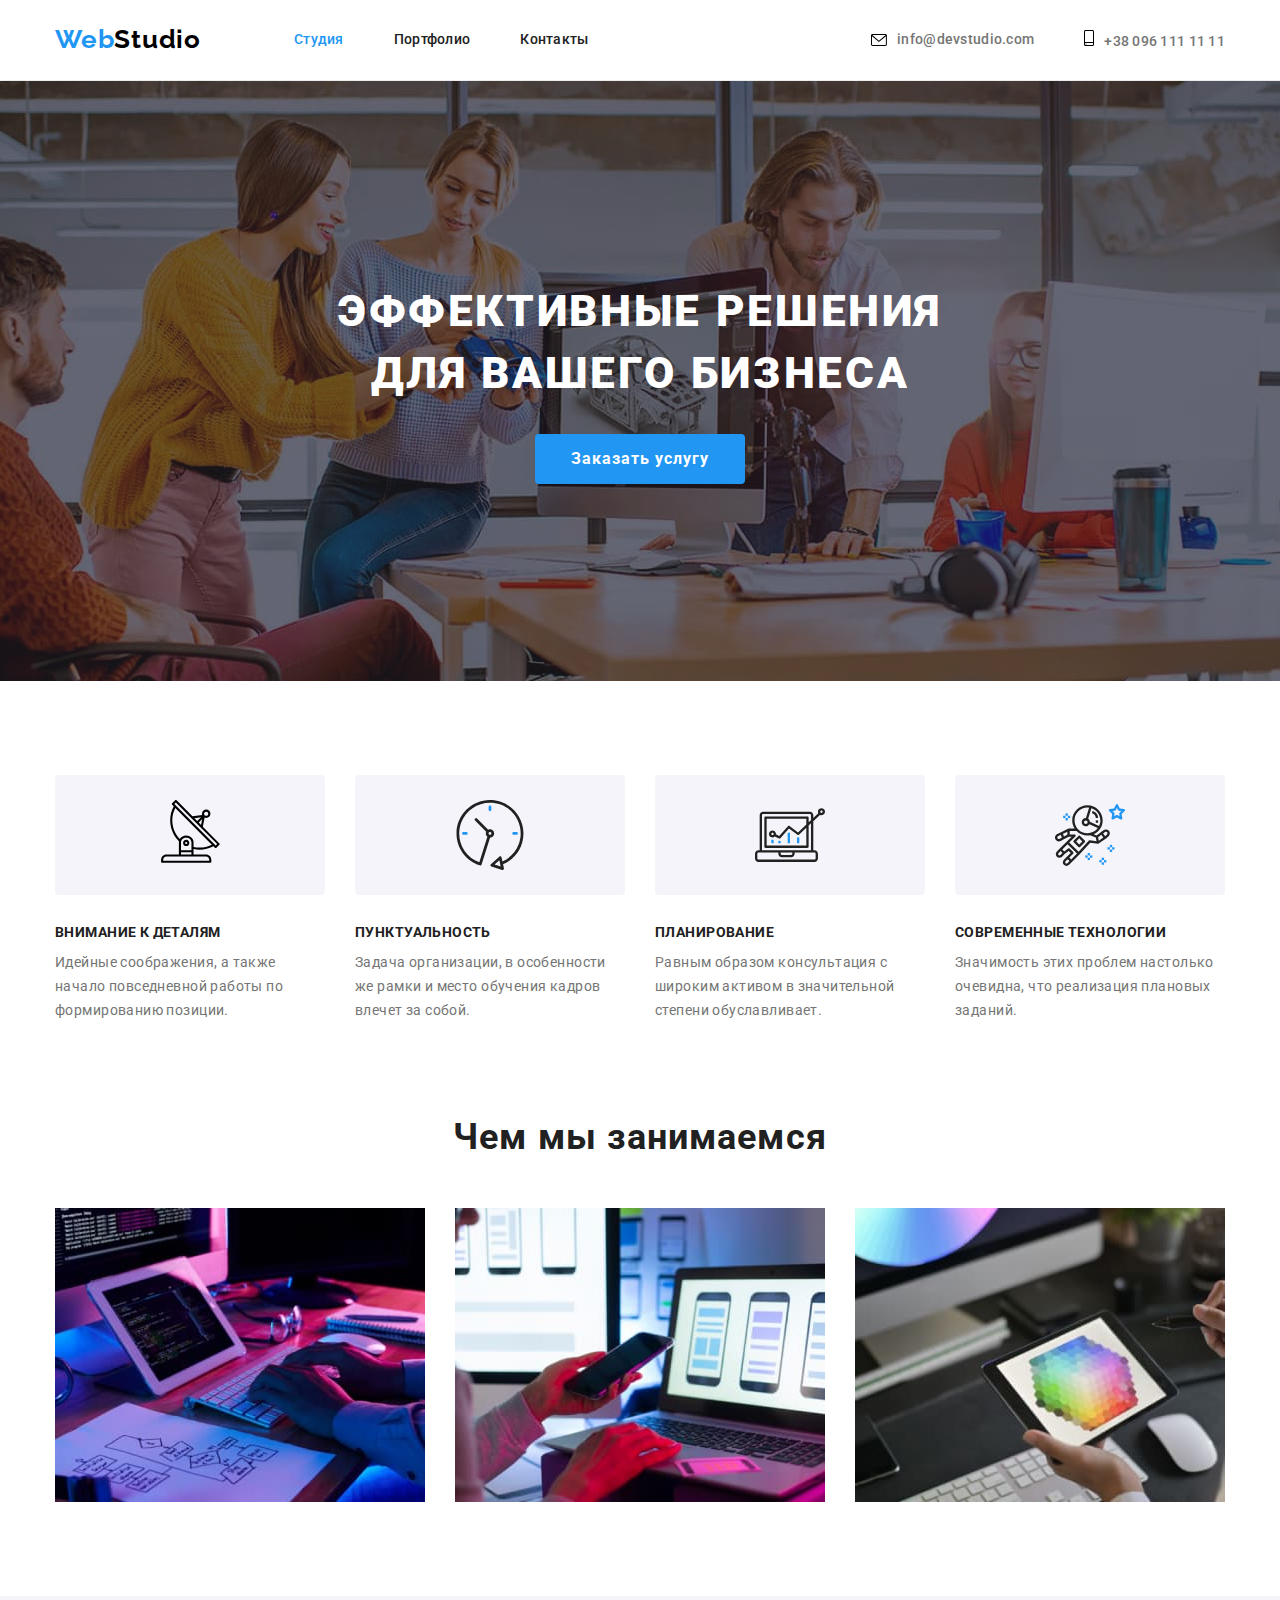
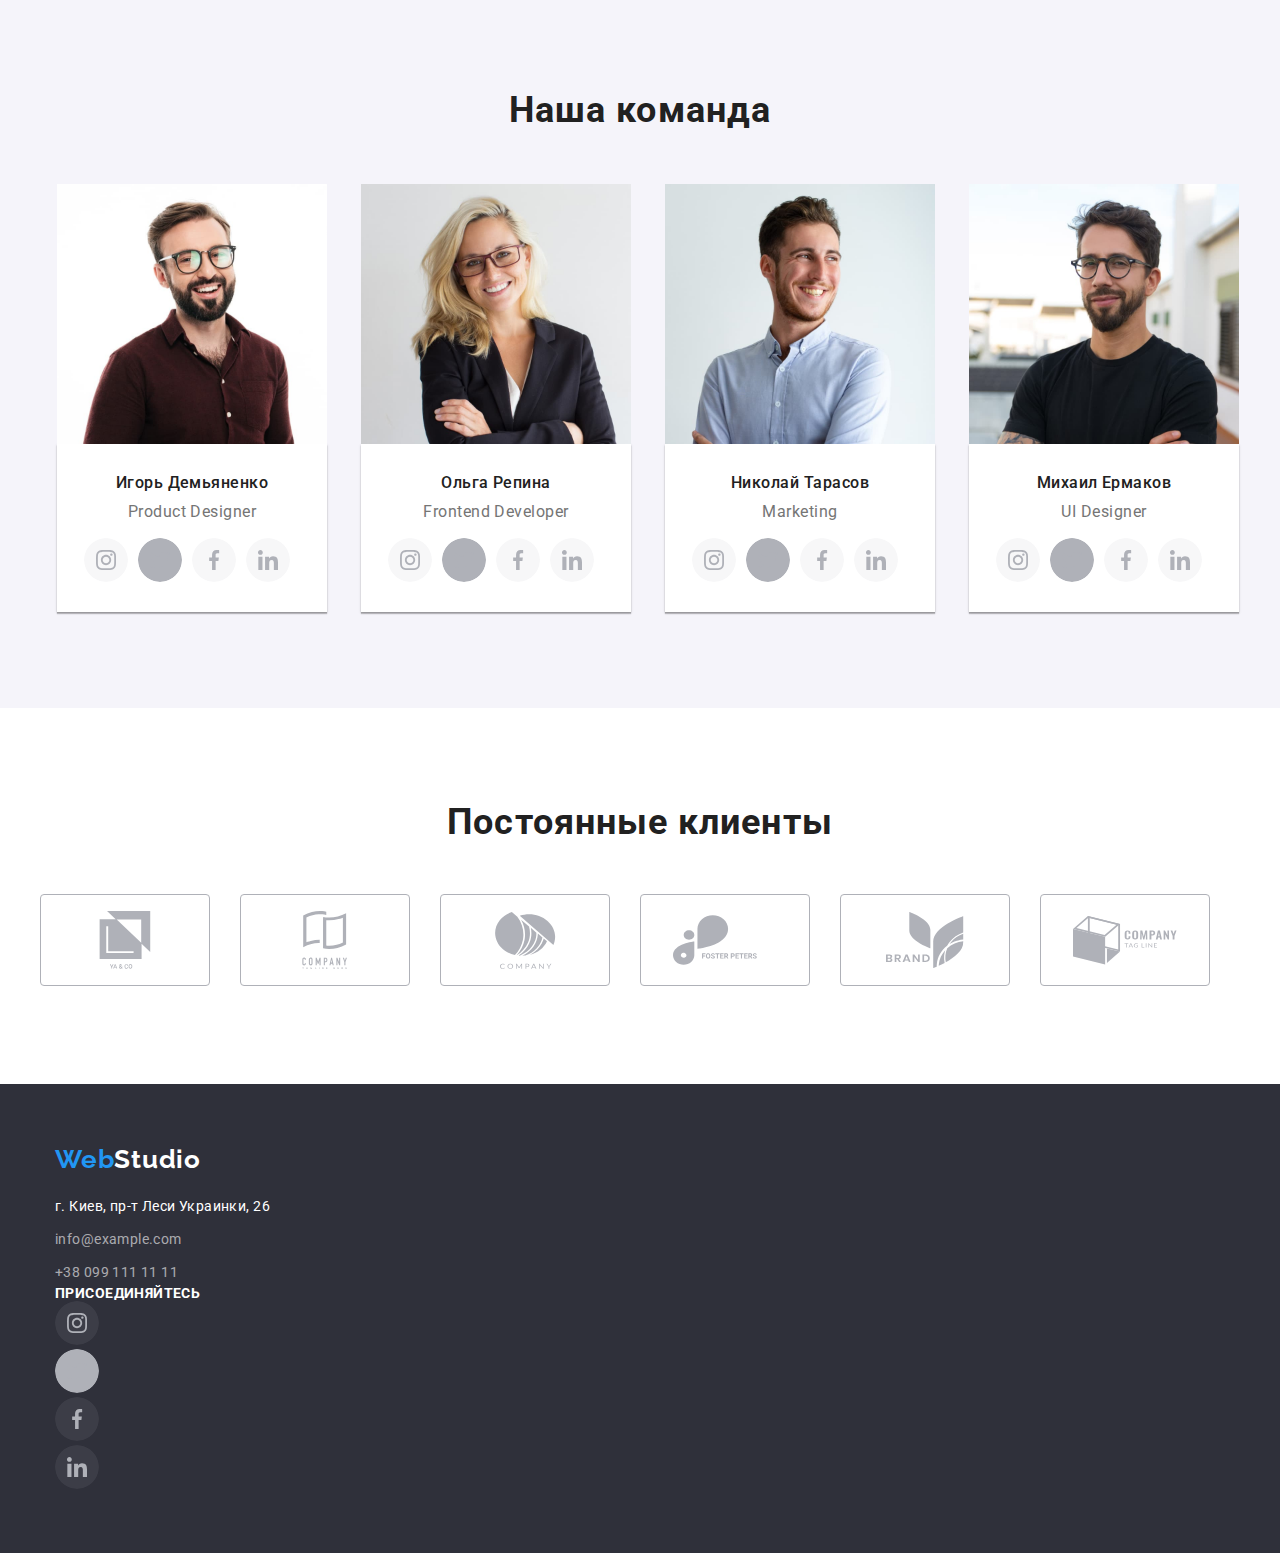
==== index.html @ 21b2ac6f "Вносить зміни у розмітку та стилізацію" ====
<!DOCTYPE html>
<html lang="ru">
<head>
    <meta charset="UTF-8">
    <meta http-equiv="X-UA-Compatible" content="IE=edge">
    <meta name="viewport" content="width=device-width, initial-scale=1.0">
    <title>Document</title>
    <link href="https://fonts.googleapis.com/css2?family=Raleway:wght@700&family=Roboto:wght@400;500;700;900&display=swap"
        rel="stylesheet"/>
        <link rel="stylesheet" href="https://cdnjs.cloudflare.com/ajax/libs/modern-normalize/1.1.0/modern-normalize.min.css"
            integrity="sha512-wpPYUAdjBVSE4KJnH1VR1HeZfpl1ub8YT/NKx4PuQ5NmX2tKuGu6U/JRp5y+Y8XG2tV+wKQpNHVUX03MfMFn9Q=="
            crossorigin="anonymous" referrerpolicy="no-referrer" />
    <link rel="stylesheet" href="./css/styles.css"/>
</head>
<body>
    <!--Шапка-->
    <header>
        <div class="container header-nav">
            <nav>
                <a href="./index.html" class="logo">
                    <span class="img-logo">Web</span>Studio
                </a>
            
                <ul class="site-nav">
                    <li><a href="./index.html" class="link current">Студия</a></li>
                    <li><a href="./portfolio.html" class="link">Портфолио</a></li>
                    <li><a href="" class="link">Контакты</a></li>
                </ul>
            </nav>

            <ul class="auth-nav">
                <li>  
                    <a href="mailto:info@devstudio.com" class="link-mail"> 
                        <svg class="icon-mail">
                        <use href="./images/icons.svg#icon-mail"></use>
                    </svg> info@devstudio.com</a>
                </li>
                <li>
                    <a href="tel:+380961111111" class="link-tel">
                        <svg class="icon-tel">
                        <use href="./images/icons.svg#icon-phone"></use>
                    </svg>+38 096 111 11 11</a>
                </li>
            </ul>
        </div> 
    </header>

      <!-- Основной контент -->
     <main>
        <section class="hero-title">
                <h1>Эффективные решения <br> для вашего бизнеса</h1>
                <button type="button" class="button-hero">Заказать услугу</button>
        </section>
        
     <!--Наши особенности-->
     <section class="section">

        <div class="container feature">
            <h2 class="visually-hidden">Наши особенности</h2>
            <ul class="feature-list">
                <li> 
                <div class="feature-box">
                    <svg class="icon-feature">
                        <use href="./images/symbol-defs.svg#icon-antenna"></use>
                    </svg>
                </div>
                    <h3 class="title">Внимание к деталям</h3>
                    <p class="text">Идейные соображения, а также начало повседневной работы по формированию позиции.</p>
                </li>
                <li> 
                <div class="feature-box">
                    <svg class="icon-feature">
                        <use href="./images/symbol-defs.svg#icon-clock"></use>
                    </svg>
                </div>
                    <h3 class="title">Пунктуальность</h3>
                    <p class="text">Задача организации, в особенности же рамки и место обучения кадров влечет за собой.</p>
                </li>
                <li>
                    <div class="feature-box">
                        <svg class="icon-feature">
                            <use href="./images/symbol-defs.svg#icon-diagram"></use>
                        </svg>
                    </div> 
                    <h3 class="title">Планирование</h3>
                    <p class="text">Равным образом консультация с широким активом в значительной степени обуславливает.</p>
                </li>
                <li> 
                    <div class="feature-box">
                        <svg class="icon-feature">
                            <use href="./images/symbol-defs.svg#icon-astronaut"></use>
                        </svg>
                    </div>
                    <h3 class="title">Современные технологии</h3>
                    <p class="text">Значимость этих проблем настолько очевидна, что реализация плановых заданий.</p>
                </li>
            </ul>
        </div>
     </section>
    
     <!--Чем мы занимаемся-->
        <section class="section-work">

            <div class="container">
                <h2 class="section-title">Чем мы занимаемся</h2>

                <ul class="title-example">
                    <li class="exampl-foto"><img src="./images/box1.jpg" alt="example" width="370" height="294"></li>
                    <li class="exampl-foto"><img src="./images/box2.jpg" alt="example" width="370" height="294"></li>
                    <li class="exampl-foto"><img src="./images/box3.jpg" alt="example" width="370" height="294"></li>
                </ul>
            </div>
            
        </section>
     
     <!--Команда-->
        <section class="team-section">

            <div class="container">
                <h2 class="section-title">Наша команда</h2>
                <ul class="team-list">
                    <li class="title-team"><img class="team-foto" src="./images/img1.jpg" alt="член команди" width="270" height="260">
                       <div class="card-bg">
                        <div class="box-team">
                            <h3 class="title">Игорь Демьяненко</h3>
                            <p class="team-text">Product Designer</p>

                            <ul class="team-link">
                                <li> <a href="#"><svg class="social-link">
                                    <use href="./images/icons.svg#icon-insta-footer"></use>
                                </svg></a> </li>
                                <li> <a href="#"> <svg class="social-link"> <use href="./images/icons.svg#icon-twitter"></use> </svg> </a> </li>
                                <li> <a href="#"> <svg class="social-link"> <use href="./images/icons.svg#icon-facebook-footer"></use> </svg> </a> </li>
                                <li> <a href="#"> <svg class="social-link"> <use href="./images/icons.svg#icon-linkedin-footer"></use> </svg> </a> </li>
                            </ul>
                        </div>
                       </div>
                    </li>
                    <li class="title-team"><img class="team-foto" src="./images/img2.jpg" alt="член команди" width="270" height="260">
                        <div class="card-bg">
                            <div class="box-team">
                                <h3 class="title">Ольга Репина</h3>
                                <p class="team-text">Frontend Developer</p>
                                
                        <ul class="team-link">
                            <li> <a href="#"><svg class="social-link">
                                                <use href="./images/icons.svg#icon-insta-footer"></use>
                                            </svg> </a> 
                            </li>
                            <li> <a href="#"> <svg class="social-link">
                                                <use href="./images/icons.svg#icon-twitter"></use>
                                            </svg> </a> 
                            </li>
                            <li> <a href="#"> <svg class="social-link">
                                                <use href="./images/icons.svg#icon-facebook-footer"></use>
                                            </svg> </a> 
                            </li>
                            <li> <a href="#"> <svg class="social-link">
                                                <use href="./images/icons.svg#icon-linkedin-footer"></use>
                                            </svg> </a> 
                            </li>

                        </ul>
                            </div>
                        </div>
                    </li>
                    <li class="title-team"><img class="team-foto" src="./images/img3.jpg" alt="член команди" width="270" height="260">
                        <div class="card-bg">
                            <div class="box-team">
                                <h3 class="title">Николай Тарасов</h3>
                                <p class="team-text">Marketing</p>
                                <ul class="team-link">
                                    <li> <a href="#"> <svg class="social-link">
                                                <use href="./images/icons.svg#icon-insta-footer"></use>
                                            </svg> </a> </li>
                                    <li> <a href="#"> <svg class="social-link">
                                                <use href="./images/icons.svg#icon-twitter"></use>
                                            </svg> </a> </li>
                                    <li> <a href="#"> <svg class="social-link">
                                                <use href="./images/icons.svg#icon-facebook-footer"></use>
                                            </svg> </a> </li>
                                    <li> <a href="#"> <svg class="social-link">
                                                <use href="./images/icons.svg#icon-linkedin-footer"></use>
                                            </svg> </a> </li>
                                </ul>
                            </div>
                        </div>
                    </li>
                    <li class="title-team"><img class="team-foto" src="./images/img4.jpg" alt="член команди" width="270" height="260">
                        <div class="card-bg">
                            <div class="box-team">
                                <h3 class="title">Михаил Ермаков</h3>
                                <p class="team-text">UI Designer</p>
                                
                                <ul class="team-link">
                                    <li> <a href="#"> <svg class="social-link">
                                                <use href="./images/icons.svg#icon-insta-footer"></use>
                                            </svg> </a> </li>
                                    <li> <a href="#"> <svg class="social-link">
                                                <use href="./images/icons.svg#icon-twitter"></use>
                                            </svg> </a> </li>
                                    <li> <a href="#"> <svg class="social-link">
                                                <use href="./images/icons.svg#icon-facebook-footer"></use>
                                            </svg> </a> </li>
                                    <li> <a href="#"> <svg class="social-link">
                                                <use href="./images/icons.svg#icon-linkedin-footer"></use>
                                            </svg> </a> </li>
                                </ul>
                            </div>
                        </div>
                    </li>
                </ul>
            </div>
        </section>
    
        <!-- Постоянные клиенты -->
        <section class="section-client">
            <h2 class="section-title">Постоянные клиенты</h2>
            <ul class="company">
                <li class="card"> <a href="#">
                    <svg class="client-icon">
                        <use href="./images/icons.svg#icon-group"></use>
                    </svg>
                </a></li>
                <li class="card"> <a href="#">
                    <svg class="client-icon">
                        <use href="./images/icons.svg#icon-group-1"></use>
                    </svg>
                </a></li>
                <li class="card"> <a href="#">
                    <svg class="client-icon">
                        <use href="./images/icons.svg#icon-group-2"></use>
                    </svg>
                </a></li>
                <li class="card"> <a href="#">
                    <svg class="client-icon">
                        <use href="./images/icons.svg#icon-group-3"></use>
                    </svg>
                </a></li>
                <li class="card"> <a href="#">
                    <svg class="client-icon">
                        <use href="./images/icons.svg#icon-group-4"></use>
                    </svg>
                </a></li>
                <li class="card"> <a href="#">
                    <svg class="client-icon">
                        <use href="./images/icons.svg#icon-group-5"></use>
                    </svg>
                </a></li>
            </ul>
        </section>
     </main>

    <!--Подвал-->
    <footer>
        <div class="container">
            <a href="/" class="logo-footer">
                <span class="img-logo-footer">Web</span>Studio
            </a>
            <address class="address">
                <p class="text-address">г. Киев, пр-т Леси Украинки, 26</p>
                <a href="mailto:info@example.com" class="link">info@example.com</a> <br>
                <a href="tel:+380991111111" class="link-tel">+38 099 111 11 11</a>
            </address>

            <h3 class="title-icon">Присоединяйтесь</h3>
            <ul class="list-icon">
                <li>
                    <svg class="social-link">
                        <use href="./images/icons.svg#icon-insta-footer"></use>
                    </svg>
                </li>
                <li>
                    <svg class="social-link">
                        <use href="./images/icons.svg#icon-twitter"></use>
                    </svg>
                </li>
                <li>
                    <svg class="social-link">
                        <use href="./images/icons.svg#icon-facebook-footer"></use>
                    </svg>
                </li>
                <li>
                    <svg class="social-link">
                        <use href="./images/icons.svg#icon-linkedin-footer"></use>
                    </svg>
                </li>
            </ul>
    </div>

            
                
          
        
    </footer>

</body>
</html>
---- css/styles.css ----
/* цвет основного текста rgba(117, 117, 117, 1) */

  /* вторичный цвет текста rgba(33, 33, 33, 1) */

  /* белый цвет #FFFFFF */

  /* синий цвет #2196F3 */

  /* акцент синий цвет #2196F3 */

  /* цвет фона основной #FFFFFF*/

  /* цвет фона вторичный #F5F4FA */

  /* .visually-hidden {
     position: absolute;
     width: 1px;
     height: 1px;
     margin: -1px;
     border: 0;
     padding: 0;

     white-space: nowrap;
     clip-path: inset(100%);
     clip: rect(0 0 0 0);
     overflow: hidden;
 }
     */

  
 html{
    box-sizing: border-box;
 }

 body {
     color: var(--primary-text-color);
     background-color: rgba(255, 255, 255, 1);

     font-family: Roboto, sans-serif;
     margin: 0;
 }

 *,
 *::before,
 *::after{
    box-sizing: inherit;
 }


 :root{
    --primary-text-color: rgba(117, 117, 117, 1);
    --secondary-text-color: rgba(33, 33, 33, 1);
    --accent-color: #2196F3;
 }
 

 .container {
     width: 1200px;
     margin-left: auto;
     margin-right: auto;
     padding-right: 15px;
     padding-left: 15px;
     /* outline: 2px solid tomato; */
 }

 ul {
     list-style: none;
 }

 img{
    display: block;
 }

 h1,
 h2,
 h3,
 h4,
 p,
 li,
 ul {
     padding: 0;
     margin: 0
 }
    

/* Шапка */

header{
    border-bottom-width: 1px;
    border-bottom-style: solid;
    border-bottom-color: rgba(236, 236, 236, 1);
}
 .logo{
     color: #000000;
     font-family: Raleway;
        font-weight: 700;
        font-size: 26px;
        line-height: 1.2;
        letter-spacing: 0.03em;

        text-decoration: none;
 }

 .img-logo{
     color: var(--accent-color);
 }


/* Навигация */

nav{
    display: flex;
    align-items: center;
}

  .header-nav{
    display: flex;
  }

 
 /* site-nav */

 .site-nav{
    margin-left: 93px;
    display: flex;
    align-items: center;
    }

    .site-nav li {
        margin-right: 50px;
        /* outline: 1px solid tomato; */
    }

    .site-nav li:last-child{
        margin-right: 0%;
    }
        

    .site-nav .link{
     color: var(--secondary-text-color);
     font-family: 'Roboto';
        font-weight: 500;
        font-size: 14px;
        line-height: 1.14;
        letter-spacing: 0.02em;
        padding-top: 32px;
        padding-bottom: 32px;
        display: block;

        text-decoration: none;
 }

    .site-nav .link.current{
     color: var(--accent-color);
     font-family: 'Roboto';
        font-weight: 500;
        font-size: 14px;
        line-height: 1.14;
        letter-spacing: 0.02em;
        padding-top: 32px;
        padding-bottom: 32px;
        display: block;

        text-decoration: none;
 }


 /* auth-nav */
 
.auth-nav{
    margin-left: auto;
    display: flex;
    align-items: center;
}
.auth-nav li{
    margin-right: 50px;
}

.auth-nav li:last-child {
    margin-right: 0%;
}

.auth-nav .link-mail{
    color: var(--primary-text-color);
    text-decoration: none;
    font-family: 'Roboto';
        font-style: 400;
        font-weight: 500;
        font-size: 14px;
        line-height: 1.14;
        letter-spacing: 0.02em;
        display: flex;
        align-items: center;
}
.link-mail:hover,
.link-mail:focus{
    color: var(--accent-color);
}

.auth-nav .link-tel{
    color: var(--primary-text-color);
    text-decoration: none;
    font-family: 'Roboto';
        font-style: 400;
        font-weight: 500;
        font-size: 14px;
        line-height: 1.14;
        letter-spacing: 0.02em;
}
.link-tel:hover,
.link-tel:focus{
    color: var(--accent-color);
}



.icon-mail{
    margin-right: 10px;
    width: 16px;
    height: 12px;
    cursor: pointer;
}

.icon-tel{
    margin-right: 10px;
    width: 10px;
    height: 16px;
    cursor: pointer;
}

  .icon-tel:hover,
  .icon-tel:focus{
    fill: var(--accent-color);
}
  .icon-mail:hover,
  .icon-mail:focus{
      fill: var(--accent-color);
  }



    /* Герой */

    .hero-title h1{
        font-family: 'Roboto';
            font-style: normal;
            font-weight: 900;
            font-size: 44px;
            line-height: 1.4;
            text-align: center;
            letter-spacing: 0.06em;
            text-transform: uppercase;
            color: #FFFFFF;
            

            margin-bottom: 30px;
            margin-top: 0;
    }

     .hero-title{
        margin-left: auto;
        margin-right: auto;
        padding-top: 200px;
        padding-bottom: 200px;
        max-width: 1600px;
        height: 600px;

       
        background-color: rgba(47, 48, 58, 0.4);
        background-image: linear-gradient(
            rgba(47, 48, 58, 0.4),
            rgba(47, 48, 58, 0.4)
        ),
        url(../images/bgfon-hero.jpg);

        text-align: center;
        background-position: center;
        background-size: cover;
        
        background-repeat: no-repeat;
        border-color: var(--primary-text-color);
    }

 /* Наши особенности */
     
    .section {
     padding-top: 94px;
     padding-bottom: 94px;
 }
 
    .visually-hidden {
         position: absolute;
         width: 1px;
         height: 1px;
         margin: -1px;
         border: 0;
         padding: 0;
    
         white-space: nowrap;
         clip-path: inset(100%);
         clip: rect(0 0 0 0);
         overflow: hidden;
     }
        

 .feature-list{
    display: flex;
}

 .feature-list li{
    margin-right: 30px;

    width: 270px;
    
 }

 .feature-list li:last-child {
     margin-right: 0%;
 }

 .feature-list .title{
     color: var(--secondary-text-color);

        font-family: 'Roboto';
        font-weight: 700;
        font-size: 14px;
        line-height: 1.14;
        letter-spacing: 0.03em;
        text-transform: uppercase;
 }

  .feature-list .text{
        font-size: 14px;
        line-height: 1.71;
        letter-spacing: 0.03em;
 }

  .title{
    margin-bottom: 10px;
  }

  .icon-feature{
    margin: 25px 100px;
    text-align: center;
    width: 70px;
    height: 70px;
  }

  .feature-box{
    background-color: rgba(245, 244, 250, 1);
    border-radius: 4px;
    margin-bottom: 30px;
    width: 270px;
    height: 120px;
    text-align: center;
  }

 /* Чем мы занимаемся */
       .section-work{
        padding-bottom: 94px;
       }
       
 
       .section-title {
       color: var(--secondary-text-color);
       font-family: 'Roboto';
       font-weight: 700;
       font-size: 36px;
       line-height: 1.16;
       text-align: center;
       letter-spacing: 0.03em;
       margin-bottom: 50px;
   }

   .title-example{
    display: flex;
   }
  
  .title-example li{
    margin-right: 30px;
   }

   .title-example li:last-child {
       margin-right: 0%;
   }

 /* Команда */

 .card-bg{
    background-color:#FFFFFF;
    width: 270px;
    height: 168px;
    box-shadow: 0px 1px 3px 
     rgba(0, 0, 0, 0.12), 0px 1px 1px
     rgba(0, 0, 0, 0.14), 0px 2px 1px
     rgba(0, 0, 0, 0.2);
 }

 .social-link{
    border-radius: 50%;
    fill: #AFB1B8;
    width: 44px;
    height: 44px;
    margin-right: 10px;
 }

 .team-link{
    margin: 16px 32px 30px 32px;
    display: flex;
    justify-content: center;
 }

   
 .team-section{
    /* width: 1600px;
    height: 708px; */
    text-align: center;
    background-color: #F5F4FA;
    padding-bottom: 94px;
    padding-top: 94px;
    /* margin-left: auto;
    margin-right: auto; */
 }

 .section-title{
    margin-bottom: 50px;
 }

 .team-list{
    display: flex;
 }

 .title-team{
    margin-right: 30px;
    border: 2px solid transparent;
 }

 .title-team:last-child {
     margin-right: 0%;
 }

   .box-team{
    padding-top: 30px;
   }

 .team-list .title{
     color: var(--secondary-text-color);
        font-style: 400;
        font-weight: 500;
        font-size: 16px;
        line-height: 1.18;
        letter-spacing: 0.03em;
 }

 .team-list .team-text{
     font-family: 'Roboto';
     font-size: 16px;
     line-height: 1.18;
     letter-spacing: 0.03em;
 }


 .section-client{
            text-align: center;
            padding-bottom: 94px;
            padding-top: 94px;
        }

 /* Постоянные клиенты */

 .company {
     display: flex;
     align-items: center;
     justify-content: center;
 }

 .client-icon {
     fill: #AFB1B8;
     border: 1px solid #afb1b8;
     border-radius: 4px;
     width: 170px;
     height: 92px;
     margin-right: 30px;
     padding: 16px 32px;

     cursor: pointer;
 }

 .client-icon:hover,
 .client-icon:focus {
     fill: var(--accent-color);
 }

 /* Фильтр */
 .filter-portfolio{
    padding-top: 94px;
    padding-bottom: 94px;
 }

 .button-list{
 display: flex;
 justify-content: center;

 }

 .button-list li{
    margin-right: 8px;
 }

 /* Портфолио */

 .list-portfolio{
    display: flex;
    flex-wrap: wrap;
    margin-right: -30px;
    margin-bottom: -30px;
 }


 .border-foto{
    border: 1px solid rgba(238, 238, 238, 1);
 }
 
 .text-foto{
    padding: 20px 24px;
 }

 .item-portfolio{
    min-width: 370px;
    flex-basis: calc(100% / 3 - 30px);
    margin-right: 30px;
    margin-bottom: 30px;
 }

 .list-portfolio .title-portfolio{
     color: var(--secondary-text-color);
        font-family: 'Roboto';
        font-weight: 700;
        font-size: 18px;
        line-height: 2;
        letter-spacing: 0.06em;

        margin-bottom: 4px;
 }

 .list-portfolio .portfolio-text{
        font-size: 16px;
        line-height: 1.88;
        letter-spacing: 0.03em;
    
 }


 /* Подвал */
footer{
    display: flex;
    background-color: #2F303A;
    padding-top: 60px;
    padding-bottom: 60px;
}

.logo-footer{
        font-family: 'Raleway';
            font-style: 400;
            font-weight: 700;
            font-size: 26px;
            line-height: 1.19;
            letter-spacing: 0.03em;
            color: #FFFFFF;
            text-decoration: none;
            display: inline-block;
            margin-bottom: 20px;      
}

.img-logo-footer{
    font-family: 'Raleway';
        font-style: 400;
        font-weight: 700;
        font-size: 26px;
        line-height: 1.19;
        letter-spacing: 0.03em;
        color: #2196F3;
        text-decoration: none;
}

 .address .text-address{
        color: rgba(255, 255, 255, 1);
        font-family: 'Roboto';
        font-style: normal;
        font-weight: 400;
        font-size: 14px;
        line-height: 1.71;
        letter-spacing: 0.03em;
        margin-bottom: 9px;
 }

 .address .link{
       color: rgba(255, 255, 255, 0.6);
       text-decoration: none;
        font-family: 'Roboto';
        font-style: normal;
        font-weight: 400;
        font-size: 14px;
        line-height: 1.71;
        letter-spacing: 0.03em;
        display: inline-block;
        margin-bottom: 9px;
 }
   .address .link-tel{
    color: rgba(255, 255, 255, 0.6);
        text-decoration: none;
        font-family: 'Roboto';
        font-style: normal;
        font-weight: 400;
        font-size: 14px;
        line-height: 1.71;
        letter-spacing: 0.03em;
        display: inline-block;
   }

   .title-icon{
    font-family: 'Roboto';
        font-style: normal;
        font-weight: 700;
        font-size: 14px;
        line-height: 16px;
        letter-spacing: 0.03em;
        text-transform: uppercase;
    
        color: #FFFFFF;
   }
 

  /* Кнопка */

.button-hero{
    font-family: 'Roboto';
    color: #FFFFFF;
    background-color: var(--accent-color);
    min-width: 200px;
    height: 50px;
        font-weight: 700;
        font-size: 16px;
        line-height: 1.87;
        display: flex;
        align-items: center;
        text-align: center;
        letter-spacing: 0.06em;
        
        padding-top: 10px;
        padding-bottom: 10px;
        padding-left: 32px;
        padding-right: 32px;
        margin: auto;
        border-radius: 4px;
        border: 4px solid var(--accent-color);
}

.primary-button {
    min-width: 73px;
    min-height: 38px;

    color: #FFFFFF;
    background-color: #2196F3;
    font-family: 'Roboto';
    font-weight: 500;
    font-size: 16px;
    line-height: 1.62;
    letter-spacing: 0.03em;
    border-radius: 4px;
    border-color: transparent;
    box-shadow: 0px 4px 4px #858585;
    padding: 6px 22px;
    margin-bottom: 50px;

    cursor: pointer;
}

.button{
    font-family: 'Roboto';
    font-weight: 500;
    font-size: 16px;
    line-height: 1.62;
    text-align: center;
    letter-spacing: 0.03em;
    min-width: 128px;
    min-height: 38px;
    background: #F5F4FA;
    border-radius: 4px;
    border-color: transparent;
    padding: 6px 22px;
    margin-bottom: 50px;

    cursor: pointer;
  }
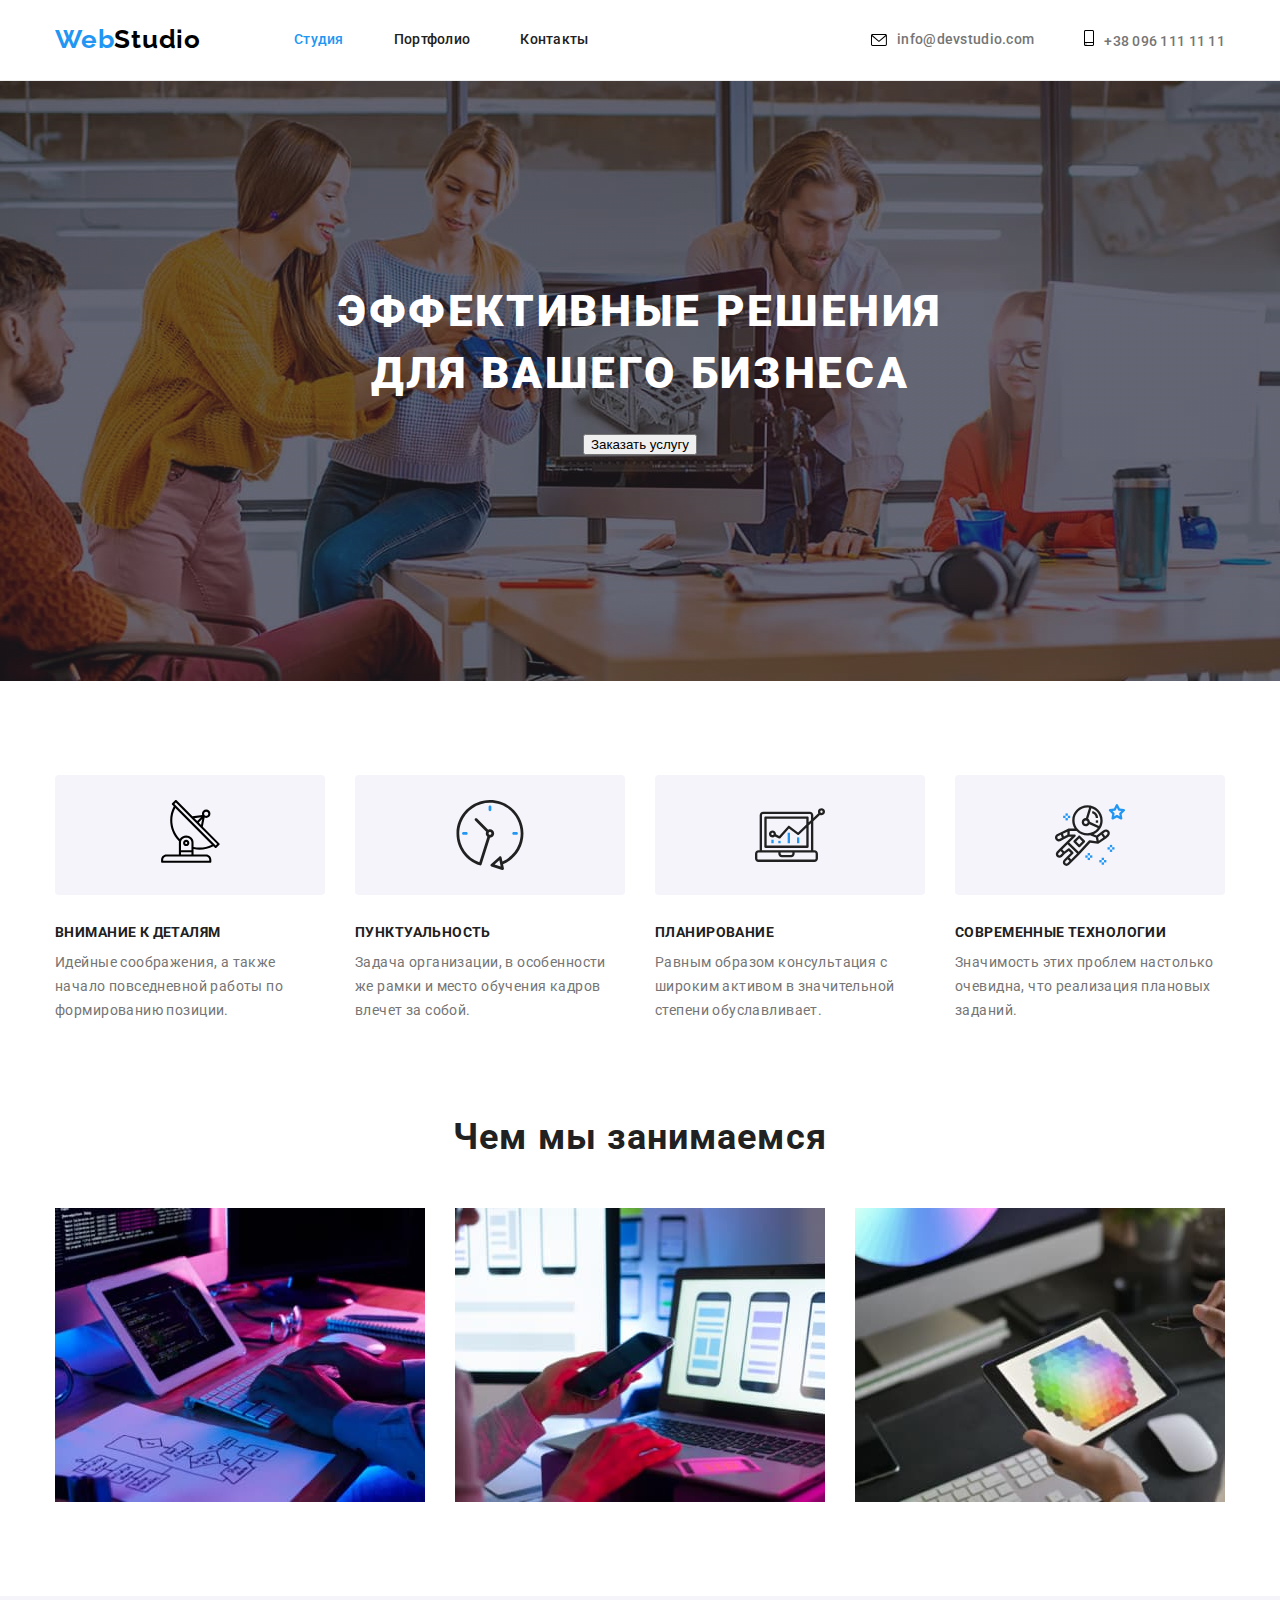
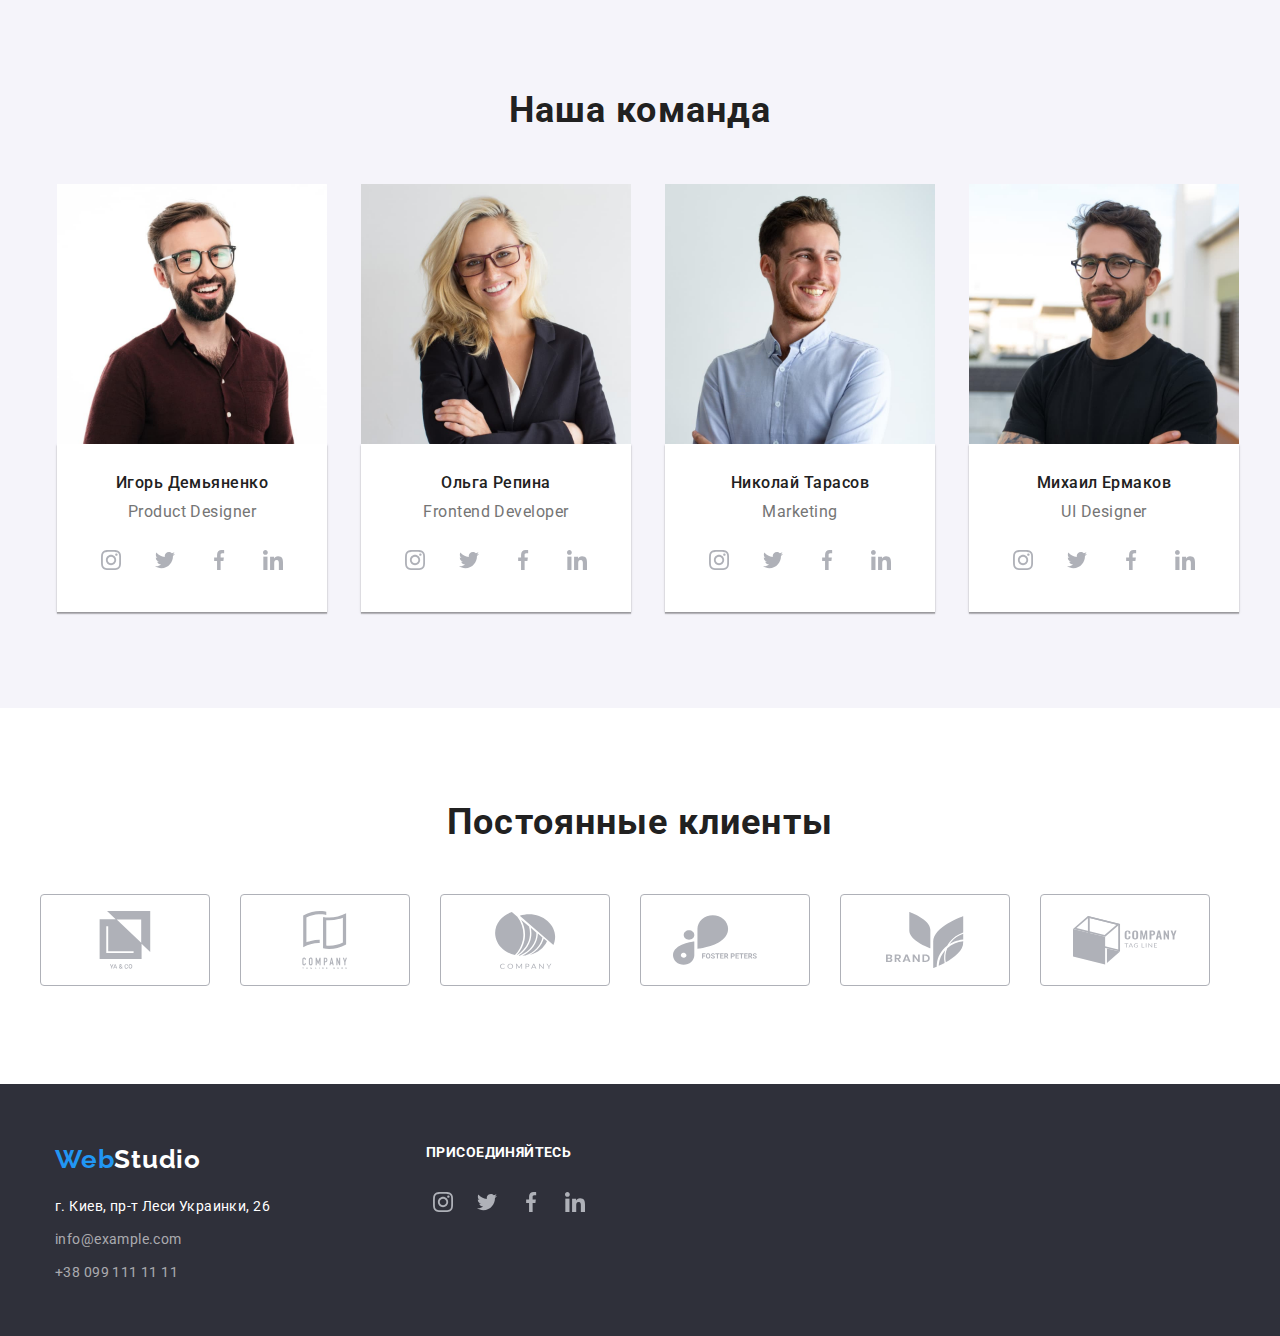
==== commit ebe7d849: "Вносить зміни у розмітку та оформлення" ====
--- a/index.html
+++ b/index.html
@@ -61,7 +61,7 @@
                 <li> 
                 <div class="feature-box">
                     <svg class="icon-feature">
-                        <use href="./images/symbol-defs.svg#icon-antenna"></use>
+                        <use href="./images/symbol1.svg#icon-antenna"></use>
                     </svg>
                 </div>
                     <h3 class="title">Внимание к деталям</h3>
@@ -70,7 +70,7 @@
                 <li> 
                 <div class="feature-box">
                     <svg class="icon-feature">
-                        <use href="./images/symbol-defs.svg#icon-clock"></use>
+                        <use href="./images/symbol1.svg#icon-clock"></use>
                     </svg>
                 </div>
                     <h3 class="title">Пунктуальность</h3>
@@ -79,7 +79,7 @@
                 <li>
                     <div class="feature-box">
                         <svg class="icon-feature">
-                            <use href="./images/symbol-defs.svg#icon-diagram"></use>
+                            <use href="./images/symbol1.svg#icon-diagram"></use>
                         </svg>
                     </div> 
                     <h3 class="title">Планирование</h3>
@@ -88,7 +88,7 @@
                 <li> 
                     <div class="feature-box">
                         <svg class="icon-feature">
-                            <use href="./images/symbol-defs.svg#icon-astronaut"></use>
+                            <use href="./images/symbol1.svg#icon-astronaut"></use>
                         </svg>
                     </div>
                     <h3 class="title">Современные технологии</h3>
@@ -121,92 +121,117 @@
                 <ul class="team-list">
                     <li class="title-team"><img class="team-foto" src="./images/img1.jpg" alt="член команди" width="270" height="260">
                        <div class="card-bg">
+
                         <div class="box-team">
                             <h3 class="title">Игорь Демьяненко</h3>
                             <p class="team-text">Product Designer</p>
-
-                            <ul class="team-link">
-                                <li> <a href="#"><svg class="social-link">
-                                    <use href="./images/icons.svg#icon-insta-footer"></use>
-                                </svg></a> </li>
-                                <li> <a href="#"> <svg class="social-link"> <use href="./images/icons.svg#icon-twitter"></use> </svg> </a> </li>
-                                <li> <a href="#"> <svg class="social-link"> <use href="./images/icons.svg#icon-facebook-footer"></use> </svg> </a> </li>
-                                <li> <a href="#"> <svg class="social-link"> <use href="./images/icons.svg#icon-linkedin-footer"></use> </svg> </a> </li>
-                            </ul>
                         </div>
+
+                        <ul class="social-list">
+                            <li> <a class="link-area" href="/"> <svg class="social-links" width="20" height="20">
+                                <use href="./images/symbol2.svg#icon-instagram"></use>
+                            </svg>
+                            </a></li>
+                            <li> <a class="link-area" href="/"> <svg class="social-links" width="20" height="20">
+                                <use href="./images/symbol2.svg#icon-twitter"></use>
+                            </svg>
+                            </a></li>
+                            <li> <a class="link-area" href="/"> <svg class="social-links" width="20" height="20">
+                                <use href="./images/symbol2.svg#icon-facebook"></use>
+                            </svg>
+                            </a></li>
+                            <li> <a class="link-area" href="/"> <svg class="social-links" width="20" height="20">
+                                <use href="./images/symbol2.svg#icon-linkedin"></use>
+                            </svg>
+                            </a></li>
+                        </ul>
+
                        </div>
                     </li>
+
                     <li class="title-team"><img class="team-foto" src="./images/img2.jpg" alt="член команди" width="270" height="260">
                         <div class="card-bg">
+
                             <div class="box-team">
                                 <h3 class="title">Ольга Репина</h3>
                                 <p class="team-text">Frontend Developer</p>
-                                
-                        <ul class="team-link">
-                            <li> <a href="#"><svg class="social-link">
-                                                <use href="./images/icons.svg#icon-insta-footer"></use>
-                                            </svg> </a> 
-                            </li>
-                            <li> <a href="#"> <svg class="social-link">
-                                                <use href="./images/icons.svg#icon-twitter"></use>
-                                            </svg> </a> 
-                            </li>
-                            <li> <a href="#"> <svg class="social-link">
-                                                <use href="./images/icons.svg#icon-facebook-footer"></use>
-                                            </svg> </a> 
-                            </li>
-                            <li> <a href="#"> <svg class="social-link">
-                                                <use href="./images/icons.svg#icon-linkedin-footer"></use>
-                                            </svg> </a> 
-                            </li>
-
-                        </ul>
                             </div>
+
+                            <ul class="social-list">
+                                <li> <a class="link-area" href="/"> <svg class="social-links" width="20" height="20">
+                                            <use href="./images/symbol2.svg#icon-instagram"></use>
+                                        </svg>
+                                    </a></li>
+                                <li> <a class="link-area" href="/"> <svg class="social-links" width="20" height="20">
+                                            <use href="./images/symbol2.svg#icon-twitter"></use>
+                                        </svg>
+                                    </a></li>
+                                <li> <a class="link-area" href="/"> <svg class="social-links" width="20" height="20">
+                                            <use href="./images/symbol2.svg#icon-facebook"></use>
+                                        </svg>
+                                    </a></li>
+                                <li> <a class="link-area" href="/"> <svg class="social-links" width="20" height="20">
+                                            <use href="./images/symbol2.svg#icon-linkedin"></use>
+                                        </svg>
+                                    </a></li>
+                            </ul>
                         </div>
                     </li>
+
                     <li class="title-team"><img class="team-foto" src="./images/img3.jpg" alt="член команди" width="270" height="260">
                         <div class="card-bg">
+
                             <div class="box-team">
                                 <h3 class="title">Николай Тарасов</h3>
-                                <p class="team-text">Marketing</p>
-                                <ul class="team-link">
-                                    <li> <a href="#"> <svg class="social-link">
-                                                <use href="./images/icons.svg#icon-insta-footer"></use>
-                                            </svg> </a> </li>
-                                    <li> <a href="#"> <svg class="social-link">
-                                                <use href="./images/icons.svg#icon-twitter"></use>
-                                            </svg> </a> </li>
-                                    <li> <a href="#"> <svg class="social-link">
-                                                <use href="./images/icons.svg#icon-facebook-footer"></use>
-                                            </svg> </a> </li>
-                                    <li> <a href="#"> <svg class="social-link">
-                                                <use href="./images/icons.svg#icon-linkedin-footer"></use>
-                                            </svg> </a> </li>
-                                </ul>
+                                <p class="team-text">Marketing</p>   
                             </div>
+
+                            <ul class="social-list">
+                                <li> <a class="link-area" href="/"> <svg class="social-links" width="20" height="20">
+                                            <use href="./images/symbol2.svg#icon-instagram"></use>
+                                        </svg>
+                                    </a></li>
+                                <li> <a class="link-area" href="/"> <svg class="social-links" width="20" height="20">
+                                            <use href="./images/symbol2.svg#icon-twitter"></use>
+                                        </svg>
+                                    </a></li>
+                                <li> <a class="link-area" href="/"> <svg class="social-links" width="20" height="20">
+                                            <use href="./images/symbol2.svg#icon-facebook"></use>
+                                        </svg>
+                                    </a></li>
+                                <li> <a class="link-area" href="/"> <svg class="social-links" width="20" height="20">
+                                            <use href="./images/symbol2.svg#icon-linkedin"></use>
+                                        </svg>
+                                    </a></li>
+                            </ul>
                         </div>
                     </li>
+
                     <li class="title-team"><img class="team-foto" src="./images/img4.jpg" alt="член команди" width="270" height="260">
                         <div class="card-bg">
                             <div class="box-team">
                                 <h3 class="title">Михаил Ермаков</h3>
                                 <p class="team-text">UI Designer</p>
-                                
-                                <ul class="team-link">
-                                    <li> <a href="#"> <svg class="social-link">
-                                                <use href="./images/icons.svg#icon-insta-footer"></use>
-                                            </svg> </a> </li>
-                                    <li> <a href="#"> <svg class="social-link">
-                                                <use href="./images/icons.svg#icon-twitter"></use>
-                                            </svg> </a> </li>
-                                    <li> <a href="#"> <svg class="social-link">
-                                                <use href="./images/icons.svg#icon-facebook-footer"></use>
-                                            </svg> </a> </li>
-                                    <li> <a href="#"> <svg class="social-link">
-                                                <use href="./images/icons.svg#icon-linkedin-footer"></use>
-                                            </svg> </a> </li>
-                                </ul>
                             </div>
+
+                            <ul class="social-list">
+                                <li> <a class="link-area" href="/"> <svg class="social-links" width="20" height="20">
+                                            <use href="./images/symbol2.svg#icon-instagram"></use>
+                                        </svg>
+                                    </a></li>
+                                <li> <a class="link-area" href="/"> <svg class="social-links" width="20" height="20">
+                                            <use href="./images/symbol2.svg#icon-twitter"></use>
+                                        </svg>
+                                    </a></li>
+                                <li> <a class="link-area" href="/"> <svg class="social-links" width="20" height="20">
+                                            <use href="./images/symbol2.svg#icon-facebook"></use>
+                                        </svg>
+                                    </a></li>
+                                <li> <a class="link-area" href="/"> <svg class="social-links" width="20" height="20">
+                                            <use href="./images/symbol2.svg#icon-linkedin"></use>
+                                        </svg>
+                                    </a></li>
+                            </ul>
                         </div>
                     </li>
                 </ul>
@@ -253,44 +278,57 @@
 
     <!--Подвал-->
     <footer>
-        <div class="container">
-            <a href="/" class="logo-footer">
-                <span class="img-logo-footer">Web</span>Studio
-            </a>
-            <address class="address">
-                <p class="text-address">г. Киев, пр-т Леси Украинки, 26</p>
-                <a href="mailto:info@example.com" class="link">info@example.com</a> <br>
-                <a href="tel:+380991111111" class="link-tel">+38 099 111 11 11</a>
-            </address>
-
-            <h3 class="title-icon">Присоединяйтесь</h3>
-            <ul class="list-icon">
-                <li>
-                    <svg class="social-link">
-                        <use href="./images/icons.svg#icon-insta-footer"></use>
-                    </svg>
-                </li>
-                <li>
-                    <svg class="social-link">
-                        <use href="./images/icons.svg#icon-twitter"></use>
-                    </svg>
-                </li>
-                <li>
-                    <svg class="social-link">
-                        <use href="./images/icons.svg#icon-facebook-footer"></use>
-                    </svg>
-                </li>
-                <li>
-                    <svg class="social-link">
-                        <use href="./images/icons.svg#icon-linkedin-footer"></use>
-                    </svg>
-                </li>
-            </ul>
-    </div>
-
-            
-                
-          
+        <div class="container footer-blok">
+            <div class="address-blok">
+                <a href="/" class="logo-footer">
+                    <span class="img-logo-footer">Web</span>Studio
+                </a>
+                <address class="address">
+                    <p class="text-address">г. Киев, пр-т Леси Украинки, 26</p>
+                    <a href="mailto:info@example.com" class="link">info@example.com</a> <br>
+                    <a href="tel:+380991111111" class="link-tel">+38 099 111 11 11</a>
+                </address>
+            </div>
+
+            <div class="icon-blok">
+                <h3 class="title-icon">Присоединяйтесь</h3>
+                <ul class="socials">
+                    <li>
+                        <a class="link-social" href="#">
+                            <svg class="footer-icon" width="20" height="20">
+                                <use href="./images/symbol2.svg#icon-instagram"></use>
+                            </svg>
+                        </a>
+                    </li>
+                    <li>
+                        <a class="link-social" href="#">
+                            <svg class="footer-icon" width="20" height="20">
+                                <use href="./images/symbol2.svg#icon-twitter"></use>
+                            </svg>
+                        </a>
+                    </li>
+                    <li>
+                        <a class="link-social" href="#">
+                            <svg class="footer-icon" width="20" height="20">
+                                <use href="./images/symbol2.svg#icon-facebook"></use>
+                            </svg>
+                        </a>
+                    </li>
+                    <li>
+                        <a class="link-social" href="#">
+                            <svg class="footer-icon" width="20" height="20">
+                                <use href="./images/symbol2.svg#icon-linkedin"></use>
+                            </svg>
+                        </a>
+                    </li>
+                </ul>
+            </div>
+
+            
+            
+            
+        </div>
+              
         
     </footer>
 
--- a/css/styles.css
+++ b/css/styles.css
@@ -396,19 +396,48 @@
      rgba(0, 0, 0, 0.2);
  }
 
- .social-link{
-    border-radius: 50%;
-    fill: #AFB1B8;
-    width: 44px;
-    height: 44px;
-    margin-right: 10px;
- }
-
  .team-link{
     margin: 16px 32px 30px 32px;
     display: flex;
     justify-content: center;
  }
+
+ .social-list{
+    display: flex;
+    list-style: none;
+    padding-left: 32px;
+    padding-right: 32px;
+    margin-top: 16px;
+    justify-content: space-between;
+ }
+
+ .link-area{
+        display: flex;
+        align-items: center;
+        justify-content: center;
+        width: 44px;
+        height: 44px;
+        border-radius: 50%;
+        
+ }
+
+ .link-area:hover,
+ .link-area:focus {
+    background-color: var(--accent-color);
+ }
+
+ .social-links:hover,
+ .social-links:focus{
+    fill: FFFFFF;
+ }
+
+ .social-links{
+        width: 20px;
+        height: 20px;
+        fill: currentColor;
+        
+ }
+    
 
    
  .team-section{
@@ -557,6 +586,14 @@
     background-color: #2F303A;
     padding-top: 60px;
     padding-bottom: 60px;
+}
+
+.footer-blok{
+    display: flex;
+}
+
+.address-blok{
+    margin-right: 70px;
 }
 
 .logo-footer{
@@ -583,6 +620,12 @@
         text-decoration: none;
 }
 
+.address{
+    width: 231px;
+    height: 81px;
+    margin-right: 70px;
+}
+
  .address .text-address{
         color: rgba(255, 255, 255, 1);
         font-family: 'Roboto';
@@ -618,22 +661,64 @@
         display: inline-block;
    }
 
-   .title-icon{
+  .title-icon{
     font-family: 'Roboto';
-        font-style: normal;
-        font-weight: 700;
-        font-size: 14px;
-        line-height: 16px;
-        letter-spacing: 0.03em;
-        text-transform: uppercase;
-    
-        color: #FFFFFF;
-   }
- 
-
+    font-style: normal;
+    font-weight: 700;
+    font-size: 14px;
+    line-height: 16px;
+    letter-spacing: 0.03em;
+    text-transform: uppercase;
+    color: rgba(255, 255, 255, 1);
+    margin-bottom: 20px;
+
+  }
+
+  .footer-icons{
+    display: flex;
+    align-items: center;
+    justify-content: center;
+  }
+
+  .socials{
+    display: flex;
+    list-style: none;
+
+  }
+
+  .link-social{
+    display: flex;
+        align-items: center;
+        justify-content: center;
+        width: 44px;
+        height: 44px;
+        border-radius: 50%;
+  }
+
+  .link-social:hover,
+  .link-social:focus{
+    background-color: var(--accent-color);
+  }
+
+  .footer-icon{
+    margin-right: 10px;
+    width: 20px;
+    height: 20px;
+    fill: rgba(175, 177, 184, 1);
+    /* fill: currentColor; */
+  }
+
+  .footer-icon:hover,
+  .footer-icon:focus{
+    fill: #FFFFFF;
+  }
+
+  .
+
+   
   /* Кнопка */
 
-.button-hero{
+ .button-hero{
     font-family: 'Roboto';
     color: #FFFFFF;
     background-color: var(--accent-color);
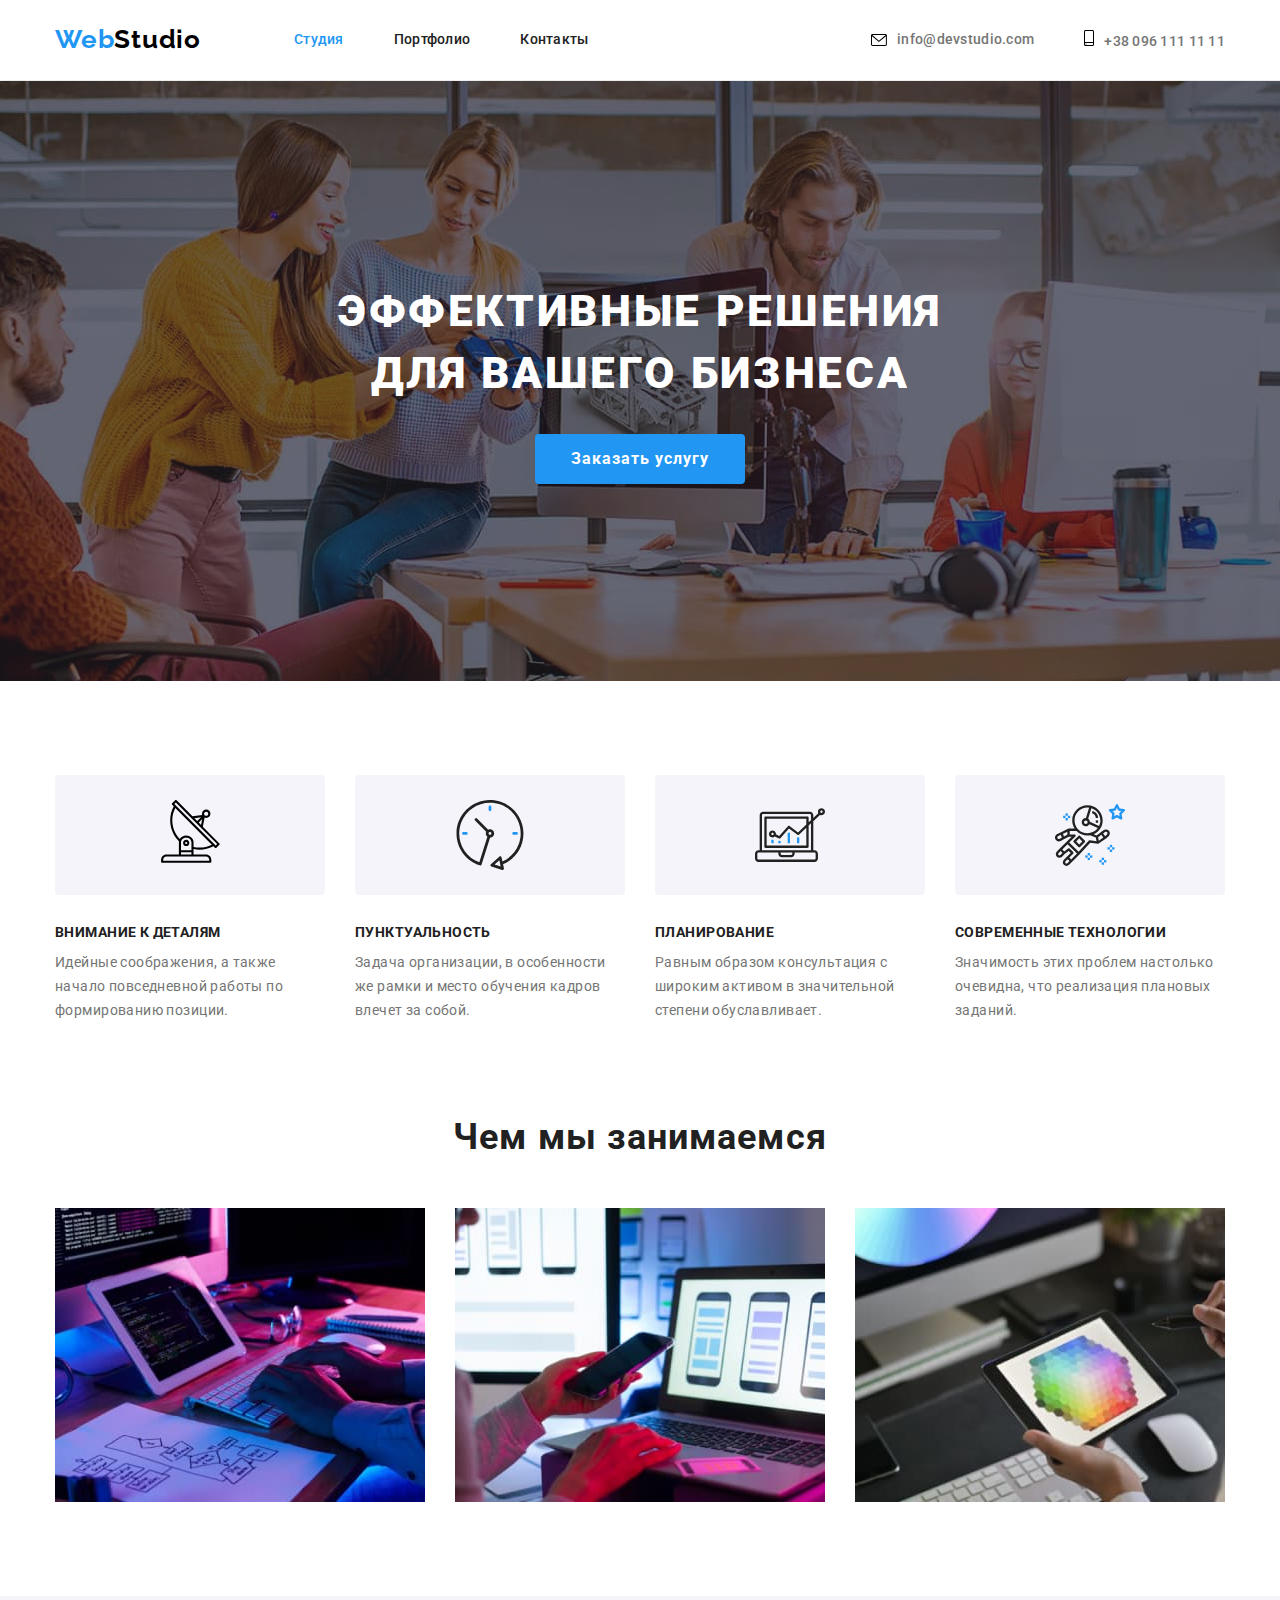
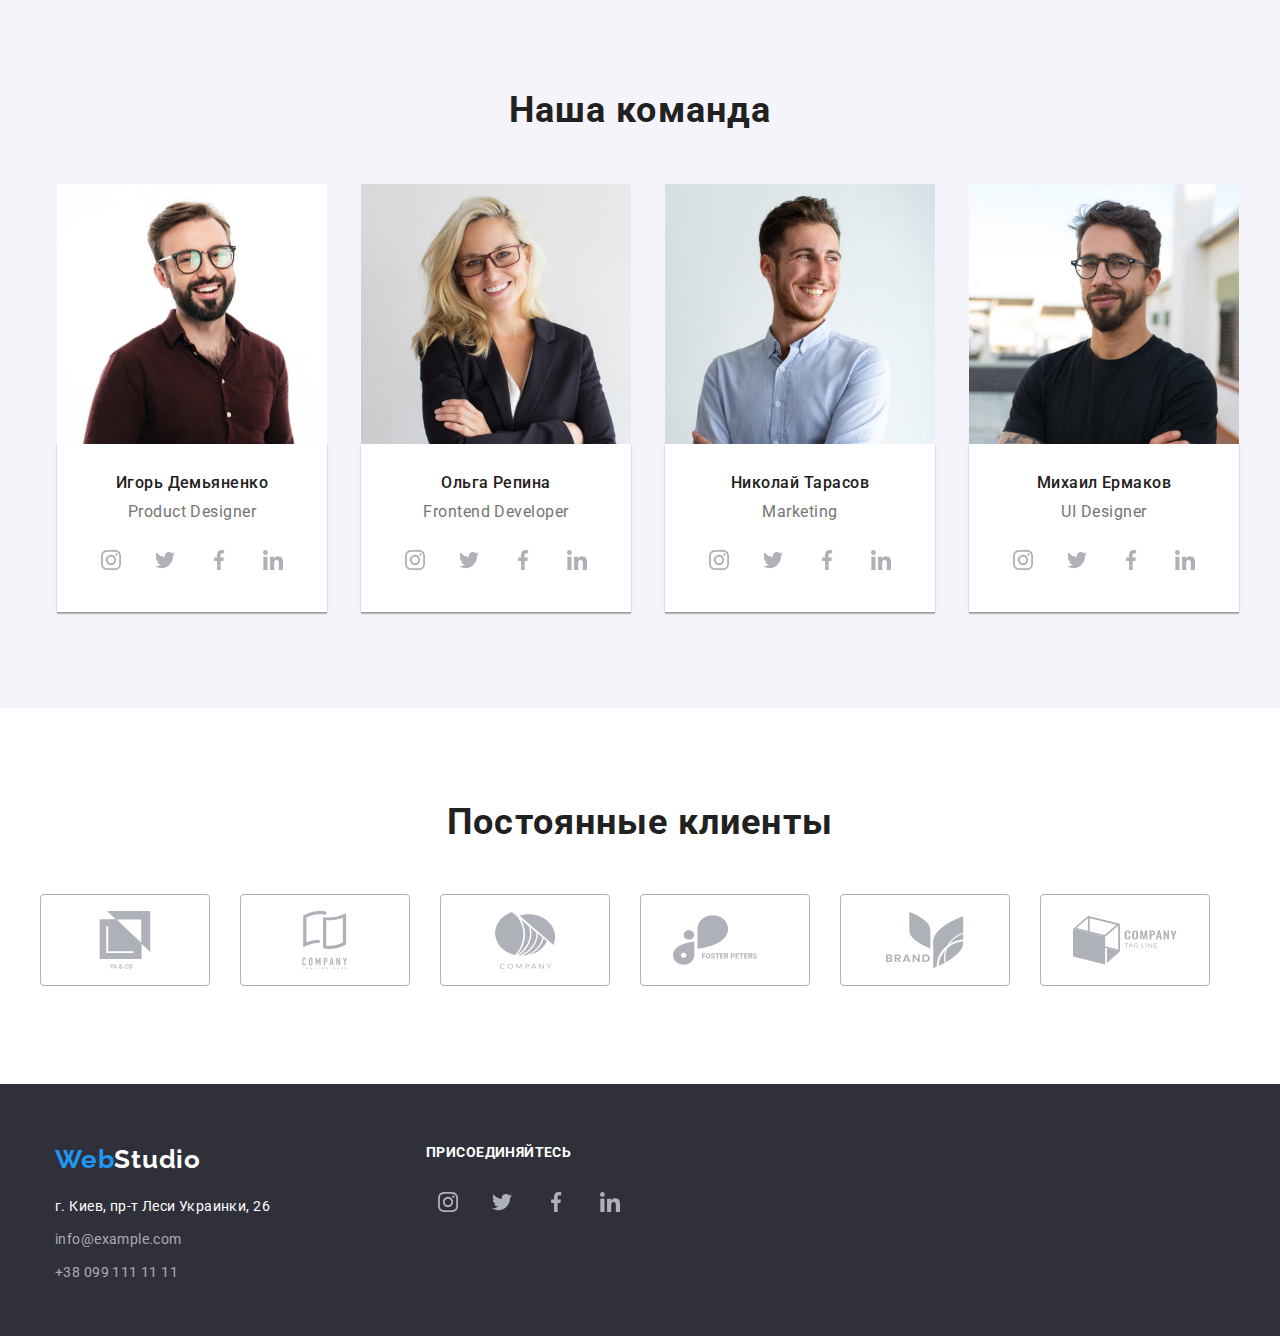
==== commit 90a845f7: "Вносить зміни у розмітку та оформлення" ====
--- a/index.html
+++ b/index.html
@@ -293,21 +293,21 @@
             <div class="icon-blok">
                 <h3 class="title-icon">Присоединяйтесь</h3>
                 <ul class="socials">
-                    <li>
+                    <li class="items-icon">
                         <a class="link-social" href="#">
                             <svg class="footer-icon" width="20" height="20">
                                 <use href="./images/symbol2.svg#icon-instagram"></use>
                             </svg>
                         </a>
                     </li>
-                    <li>
+                    <li class="items-icon">
                         <a class="link-social" href="#">
                             <svg class="footer-icon" width="20" height="20">
                                 <use href="./images/symbol2.svg#icon-twitter"></use>
                             </svg>
                         </a>
                     </li>
-                    <li>
+                    <li class="items-icon">
                         <a class="link-social" href="#">
                             <svg class="footer-icon" width="20" height="20">
                                 <use href="./images/symbol2.svg#icon-facebook"></use>
--- a/css/styles.css
+++ b/css/styles.css
@@ -520,16 +520,18 @@
      fill: var(--accent-color);
  }
 
- /* Фильтр */
+
+
+    /* Фильтр */
+
  .filter-portfolio{
     padding-top: 94px;
     padding-bottom: 94px;
  }
 
- .button-list{
- display: flex;
- justify-content: center;
-
+  .button-list{
+  display: flex;
+  justify-content: center;
  }
 
  .button-list li{
@@ -559,6 +561,11 @@
     flex-basis: calc(100% / 3 - 30px);
     margin-right: 30px;
     margin-bottom: 30px;
+ }
+
+ .border-foto:hover,
+ .border-foto:focus{
+    box-shadow: 1px 4px 6px 0px rgba(0, 0, 0, 0.16);
  }
 
  .list-portfolio .title-portfolio{
@@ -683,7 +690,10 @@
   .socials{
     display: flex;
     list-style: none;
-
+  }
+
+  .items-icon{
+    margin-right: 10px;
   }
 
   .link-social{
@@ -701,7 +711,6 @@
   }
 
   .footer-icon{
-    margin-right: 10px;
     width: 20px;
     height: 20px;
     fill: rgba(175, 177, 184, 1);
@@ -713,12 +722,9 @@
     fill: #FFFFFF;
   }
 
-  .
-
-   
   /* Кнопка */
 
- .button-hero{
+  .button-hero{
     font-family: 'Roboto';
     color: #FFFFFF;
     background-color: var(--accent-color);
@@ -739,9 +745,9 @@
         margin: auto;
         border-radius: 4px;
         border: 4px solid var(--accent-color);
-}
-
-.primary-button {
+ }
+
+   .primary-button {
     min-width: 73px;
     min-height: 38px;
 
@@ -759,6 +765,11 @@
     margin-bottom: 50px;
 
     cursor: pointer;
+}
+
+.button:hover,
+.button:focus{
+    background-color: var(--accent-color);
 }
 
 .button{
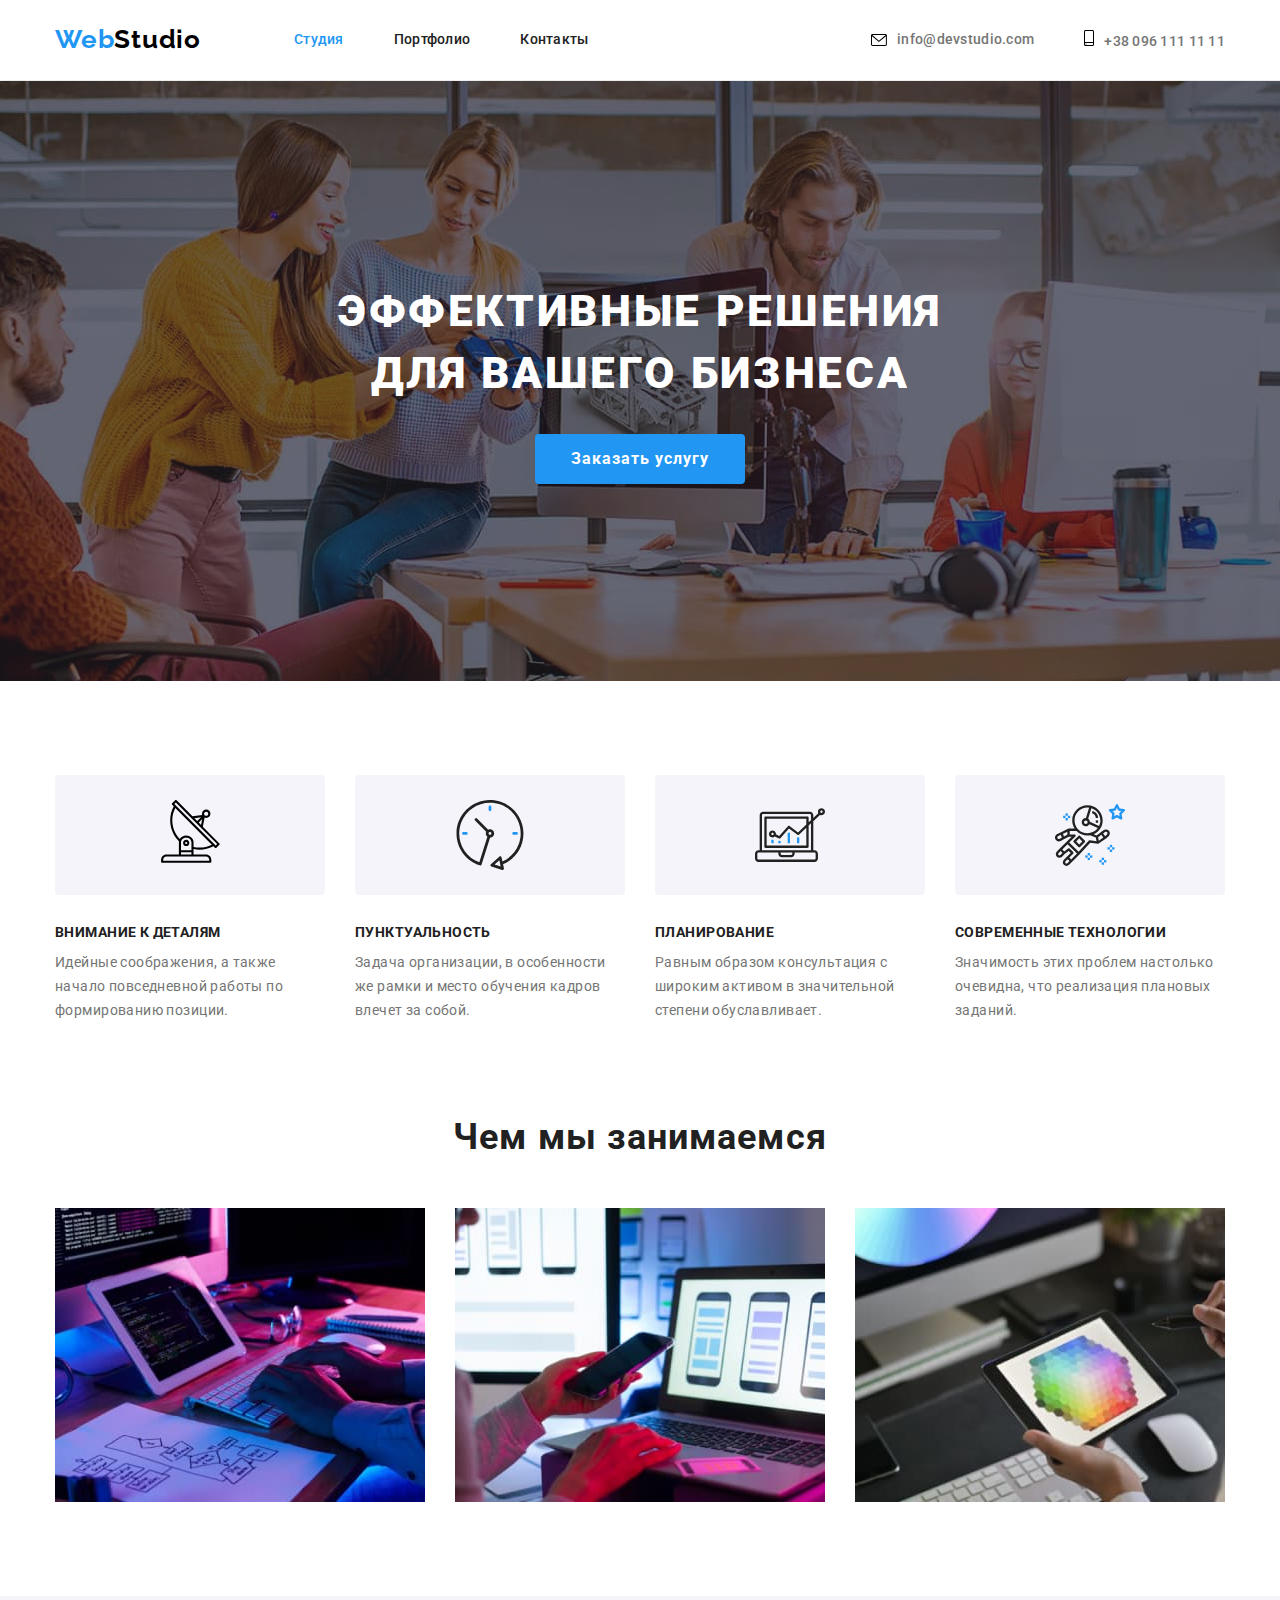
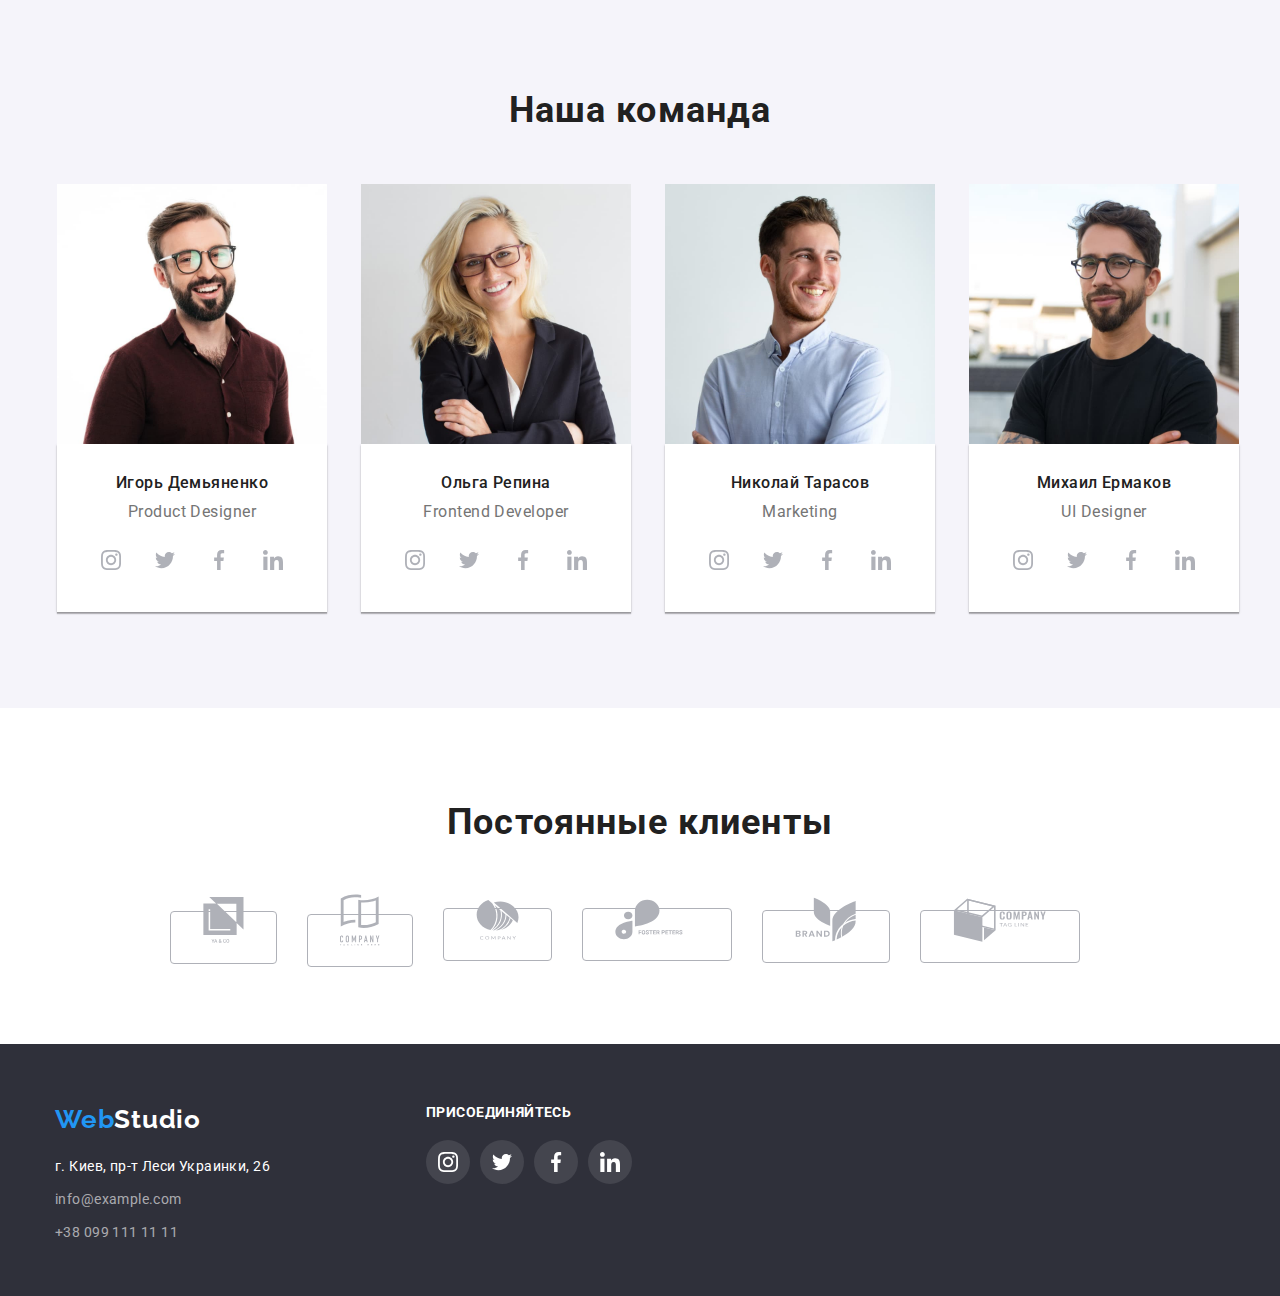
==== commit 8babc3a7: "Вносить зміни у стилізацію" ====
--- a/index.html
+++ b/index.html
@@ -30,10 +30,10 @@
 
             <ul class="auth-nav">
                 <li>  
-                    <a href="mailto:info@devstudio.com" class="link-mail"> 
-                        <svg class="icon-mail">
-                        <use href="./images/icons.svg#icon-mail"></use>
-                    </svg> info@devstudio.com</a>
+                        <a href="mailto:info@devstudio.com" class="link-mail">
+                            <svg class="icon-mail">
+                                <use href="./images/icons.svg#icon-mail"></use>
+                            </svg> info@devstudio.com</a>
                 </li>
                 <li>
                     <a href="tel:+380961111111" class="link-tel">
@@ -242,33 +242,35 @@
         <section class="section-client">
             <h2 class="section-title">Постоянные клиенты</h2>
             <ul class="company">
-                <li class="card"> <a href="#">
-                    <svg class="client-icon">
+            <li class="card"> 
+                <a class="client-icons" href="#">
+                    <svg class="client-icon" width="41" height="46">
                         <use href="./images/icons.svg#icon-group"></use>
                     </svg>
-                </a></li>
-                <li class="card"> <a href="#">
-                    <svg class="client-icon">
+                </a>
+            </li>
+                <li class="card"> <a class="client-icons" href="#">
+                    <svg class="client-icon" width="40" height="52">
                         <use href="./images/icons.svg#icon-group-1"></use>
                     </svg>
                 </a></li>
-                <li class="card"> <a href="#">
-                    <svg class="client-icon">
+                <li class="card"> <a class="client-icons" href="#">
+                    <svg class="client-icon" width="43" height="41">
                         <use href="./images/icons.svg#icon-group-2"></use>
                     </svg>
                 </a></li>
-                <li class="card"> <a href="#">
-                    <svg class="client-icon">
+                <li class="card"> <a class="client-icons" href="#">
+                    <svg class="client-icon" width="84" height="41">
                         <use href="./images/icons.svg#icon-group-3"></use>
                     </svg>
                 </a></li>
-                <li class="card"> <a href="#">
-                    <svg class="client-icon">
+                <li class="card"> <a class="client-icons" href="#">
+                    <svg class="client-icon" width="62" height="45">
                         <use href="./images/icons.svg#icon-group-4"></use>
                     </svg>
                 </a></li>
-                <li class="card"> <a href="#">
-                    <svg class="client-icon">
+                <li class="card"> <a class="client-icons" href="#">
+                    <svg class="client-icon" width="94" height="44">
                         <use href="./images/icons.svg#icon-group-5"></use>
                     </svg>
                 </a></li>
--- a/css/styles.css
+++ b/css/styles.css
@@ -150,6 +150,11 @@
         text-decoration: none;
  }
 
+ .site-nav .link:hover,
+ .site-nav .link:focus{
+    color: var(--accent-color);
+ }
+
     .site-nav .link.current{
      color: var(--accent-color);
      font-family: 'Roboto';
@@ -184,7 +189,7 @@
     color: var(--primary-text-color);
     text-decoration: none;
     font-family: 'Roboto';
-        font-style: 400;
+        font-style: normal;
         font-weight: 500;
         font-size: 14px;
         line-height: 1.14;
@@ -192,32 +197,37 @@
         display: flex;
         align-items: center;
 }
+
 .link-mail:hover,
 .link-mail:focus{
     color: var(--accent-color);
-}
+    fill: var(--accent-color);
+}
+
 
 .auth-nav .link-tel{
     color: var(--primary-text-color);
     text-decoration: none;
     font-family: 'Roboto';
-        font-style: 400;
+        font-style: normal;
         font-weight: 500;
         font-size: 14px;
         line-height: 1.14;
         letter-spacing: 0.02em;
 }
+
 .link-tel:hover,
 .link-tel:focus{
     color: var(--accent-color);
-}
-
+    fill: var(--accent-color);
+}
 
 
 .icon-mail{
     margin-right: 10px;
     width: 16px;
     height: 12px;
+    /* fill: var(--primary-text-color); */
     cursor: pointer;
 }
 
@@ -226,6 +236,7 @@
     width: 10px;
     height: 16px;
     cursor: pointer;
+    
 }
 
   .icon-tel:hover,
@@ -418,28 +429,25 @@
         width: 44px;
         height: 44px;
         border-radius: 50%;
-        
+ }
+
+ .link-area:hover .social-links{
+    fill: #FFFFFF;
  }
 
  .link-area:hover,
- .link-area:focus {
+ .link-area:focus{
     background-color: var(--accent-color);
  }
 
- .social-links:hover,
- .social-links:focus{
-    fill: FFFFFF;
- }
 
  .social-links{
         width: 20px;
         height: 20px;
-        fill: currentColor;
-        
+        fill: #AFB1B8;     
  }
     
 
-   
  .team-section{
     /* width: 1600px;
     height: 708px; */
@@ -503,16 +511,20 @@
      justify-content: center;
  }
 
+ .client-icons{
+    border: 1px solid #afb1b8;
+        border-radius: 4px;
+        width: 170px;
+        height: 92px;
+        margin-right: 30px;
+        padding: 16px 32px;
+    
+        cursor: pointer;
+ }
+
+
  .client-icon {
      fill: #AFB1B8;
-     border: 1px solid #afb1b8;
-     border-radius: 4px;
-     width: 170px;
-     height: 92px;
-     margin-right: 30px;
-     padding: 16px 32px;
-
-     cursor: pointer;
  }
 
  .client-icon:hover,
@@ -537,6 +549,7 @@
  .button-list li{
     margin-right: 8px;
  }
+
 
  /* Портфолио */
 
@@ -703,6 +716,7 @@
         width: 44px;
         height: 44px;
         border-radius: 50%;
+        background-color:rgba(255, 255, 255, 0.1);
   }
 
   .link-social:hover,
@@ -713,14 +727,10 @@
   .footer-icon{
     width: 20px;
     height: 20px;
-    fill: rgba(175, 177, 184, 1);
-    /* fill: currentColor; */
-  }
-
-  .footer-icon:hover,
-  .footer-icon:focus{
     fill: #FFFFFF;
-  }
+
+  }
+
 
   /* Кнопка */
 
@@ -745,6 +755,7 @@
         margin: auto;
         border-radius: 4px;
         border: 4px solid var(--accent-color);
+        cursor: pointer;
  }
 
    .primary-button {
@@ -779,7 +790,6 @@
     line-height: 1.62;
     text-align: center;
     letter-spacing: 0.03em;
-    min-width: 128px;
     min-height: 38px;
     background: #F5F4FA;
     border-radius: 4px;
@@ -790,6 +800,11 @@
     cursor: pointer;
   }
 
+  .button:hover,
+  .button:focus{
+    color: #FFFFFF;
+  }
+
   
 
   
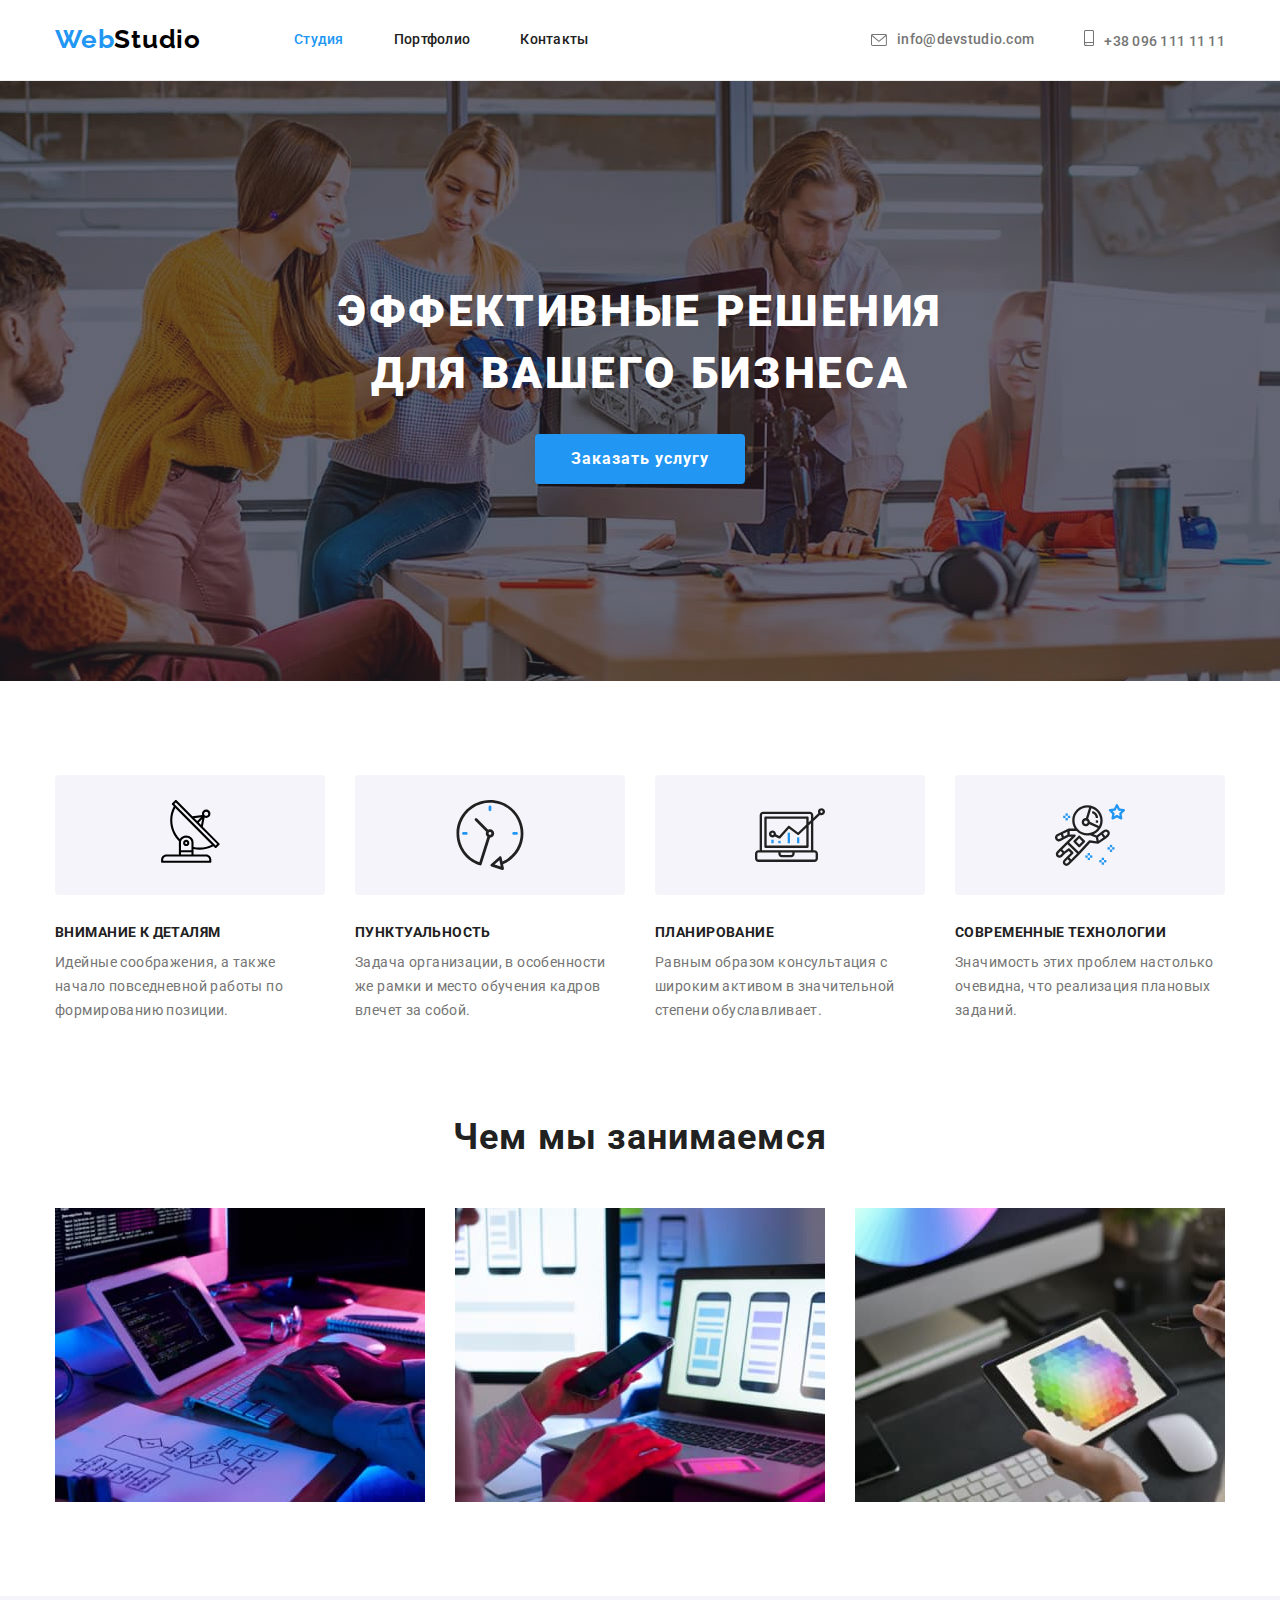
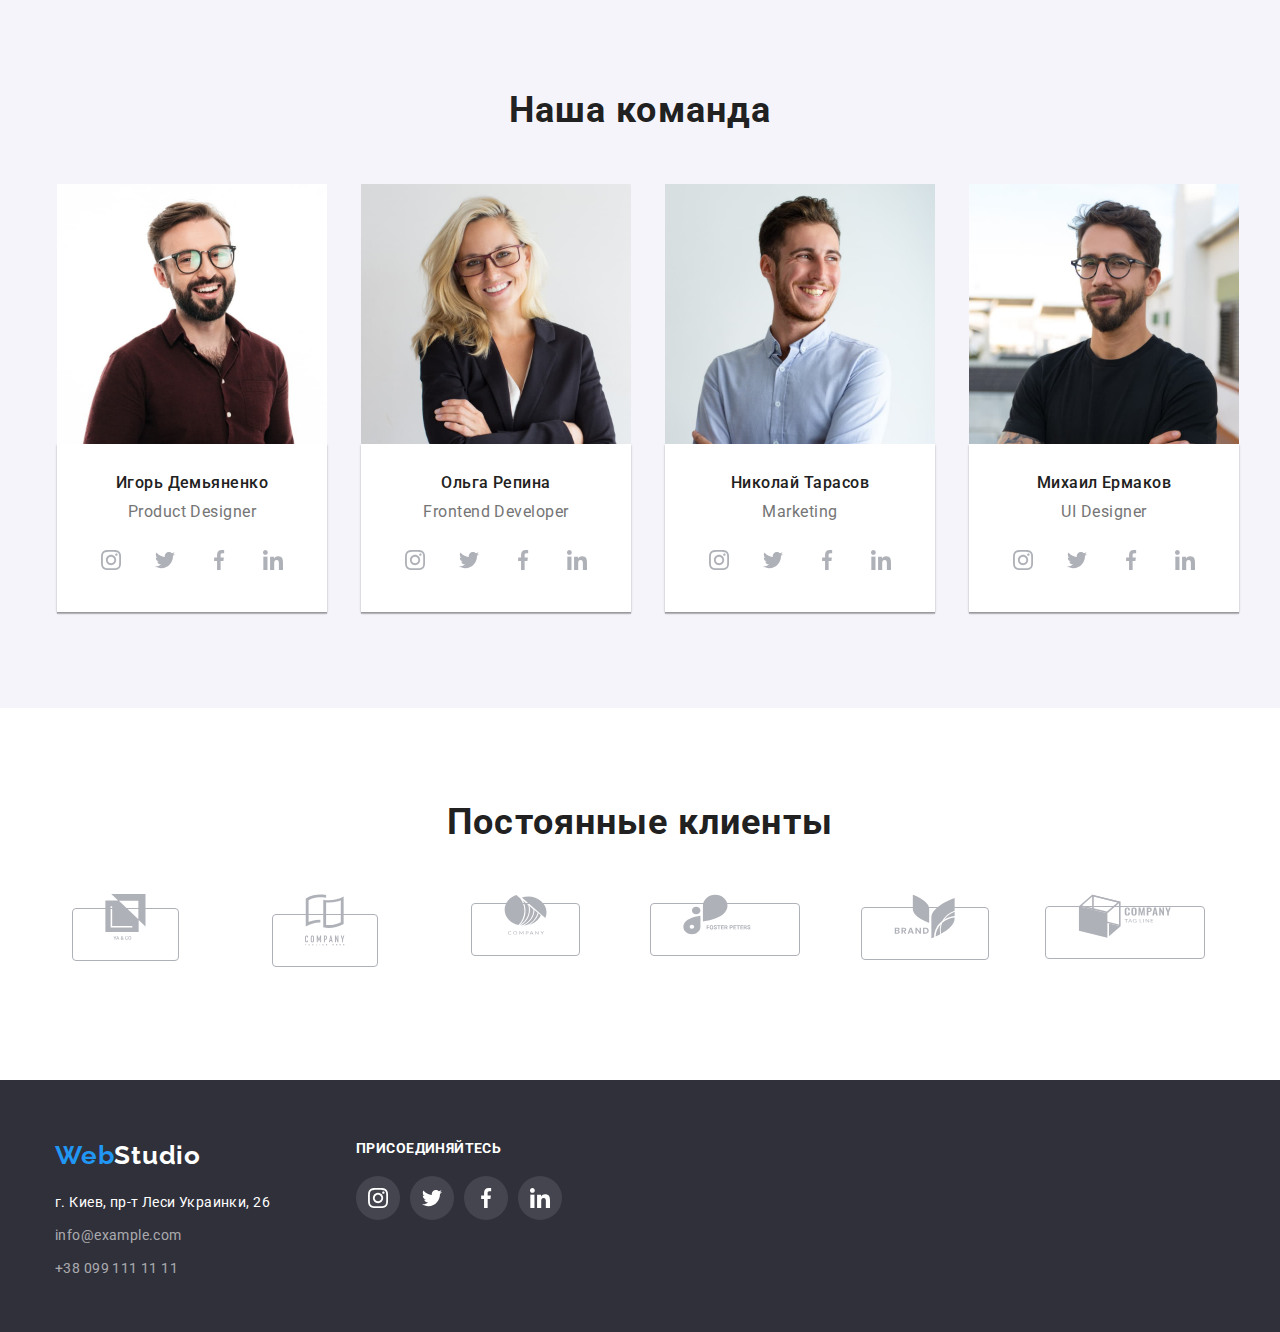
==== commit 3ea105bb: "Вносить зміни у стилізацію" ====
--- a/index.html
+++ b/index.html
@@ -30,16 +30,18 @@
 
             <ul class="auth-nav">
                 <li>  
-                        <a href="mailto:info@devstudio.com" class="link-mail">
+                        <a class="link-mail" href="mailto:info@devstudio.com">
                             <svg class="icon-mail">
                                 <use href="./images/icons.svg#icon-mail"></use>
-                            </svg> info@devstudio.com</a>
+                            </svg> info@devstudio.com
+                        </a>
                 </li>
                 <li>
-                    <a href="tel:+380961111111" class="link-tel">
+                    <a class="link-tel" href="tel:+380961111111">
                         <svg class="icon-tel">
                         <use href="./images/icons.svg#icon-phone"></use>
-                    </svg>+38 096 111 11 11</a>
+                    </svg>+38 096 111 11 11
+                </a>
                 </li>
             </ul>
         </div> 
--- a/css/styles.css
+++ b/css/styles.css
@@ -227,7 +227,7 @@
     margin-right: 10px;
     width: 16px;
     height: 12px;
-    /* fill: var(--primary-text-color); */
+    fill: currentColor;
     cursor: pointer;
 }
 
@@ -235,6 +235,7 @@
     margin-right: 10px;
     width: 10px;
     height: 16px;
+    fill: currentColor;
     cursor: pointer;
     
 }
@@ -511,14 +512,20 @@
      justify-content: center;
  }
 
- .client-icons{
+ .card{
+    
+    width: 170px;
+    height: 92px;
+    margin-right: 30px;
+ }
+
+  .client-icons{
     border: 1px solid #afb1b8;
         border-radius: 4px;
         width: 170px;
         height: 92px;
-        margin-right: 30px;
         padding: 16px 32px;
-    
+
         cursor: pointer;
  }
 
@@ -612,9 +619,9 @@
     display: flex;
 }
 
-.address-blok{
+/* .address-blok{
     margin-right: 70px;
-}
+} */
 
 .logo-footer{
         font-family: 'Raleway';
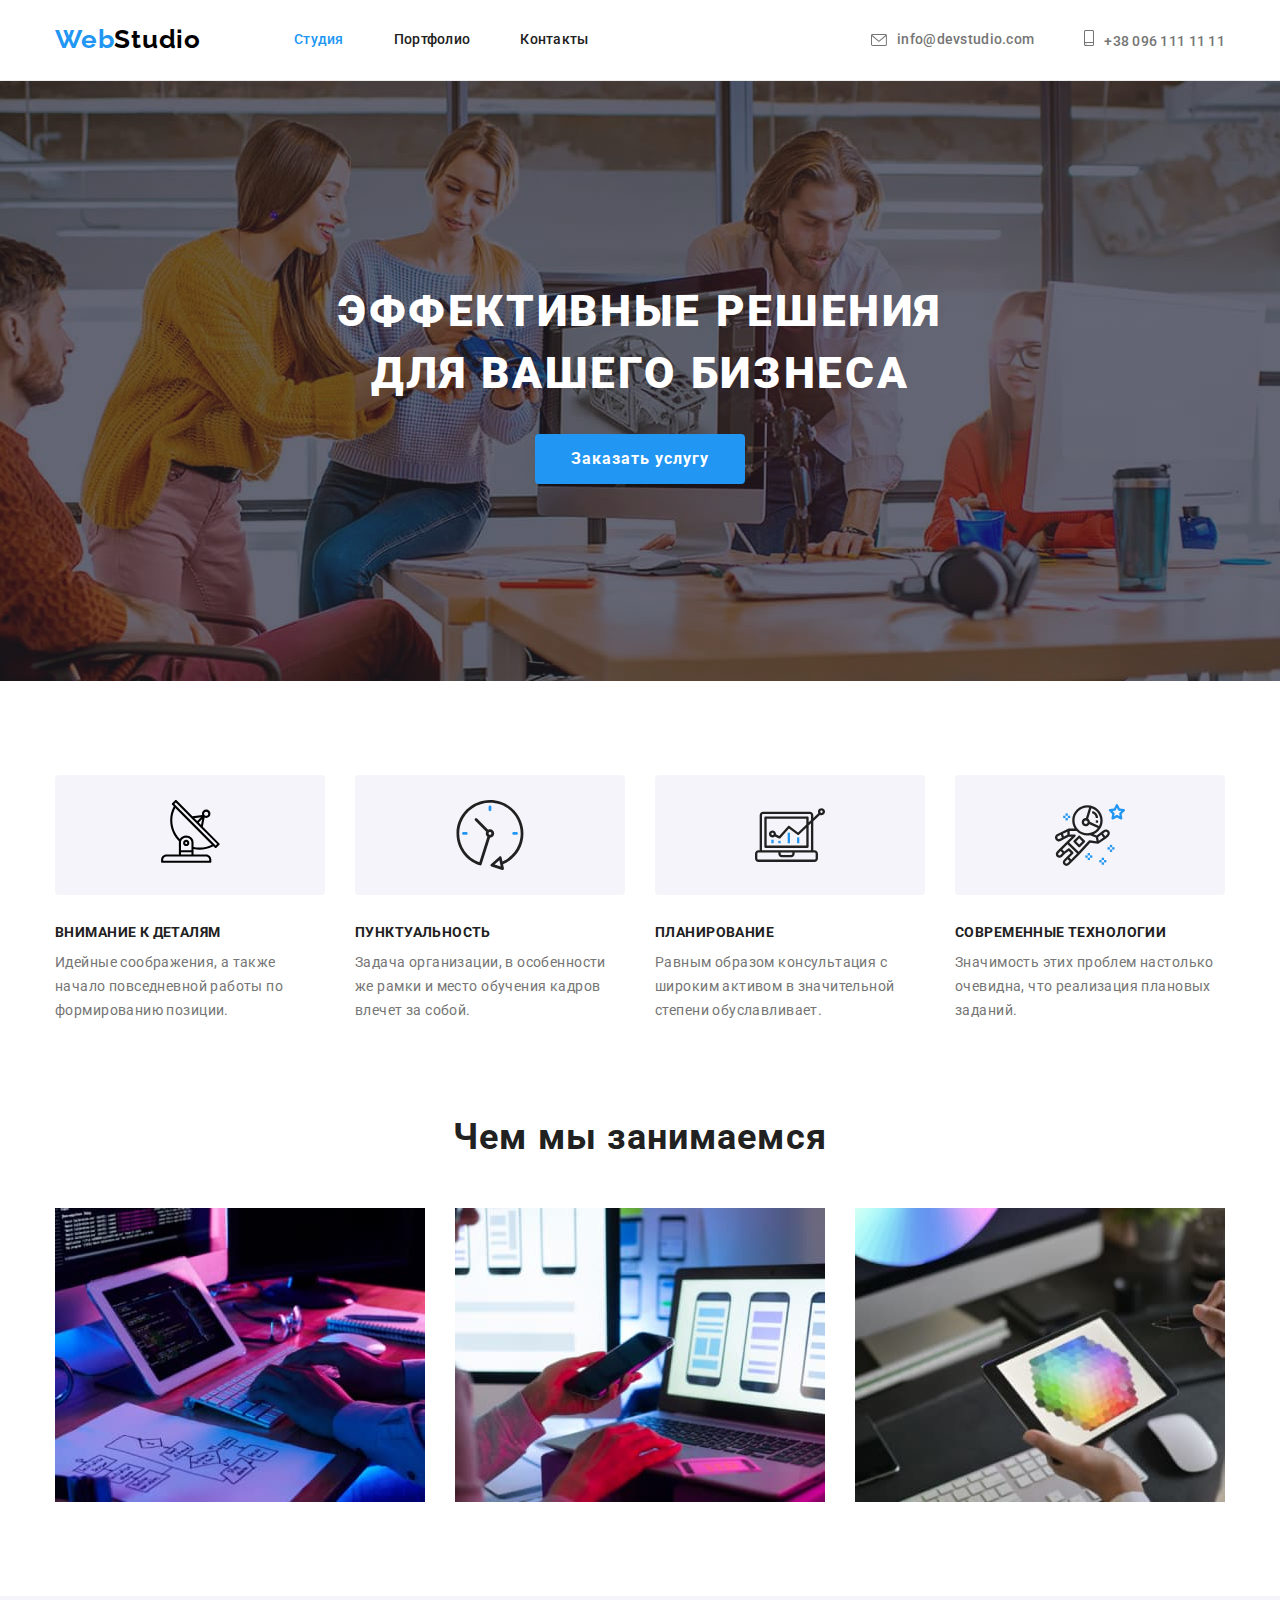
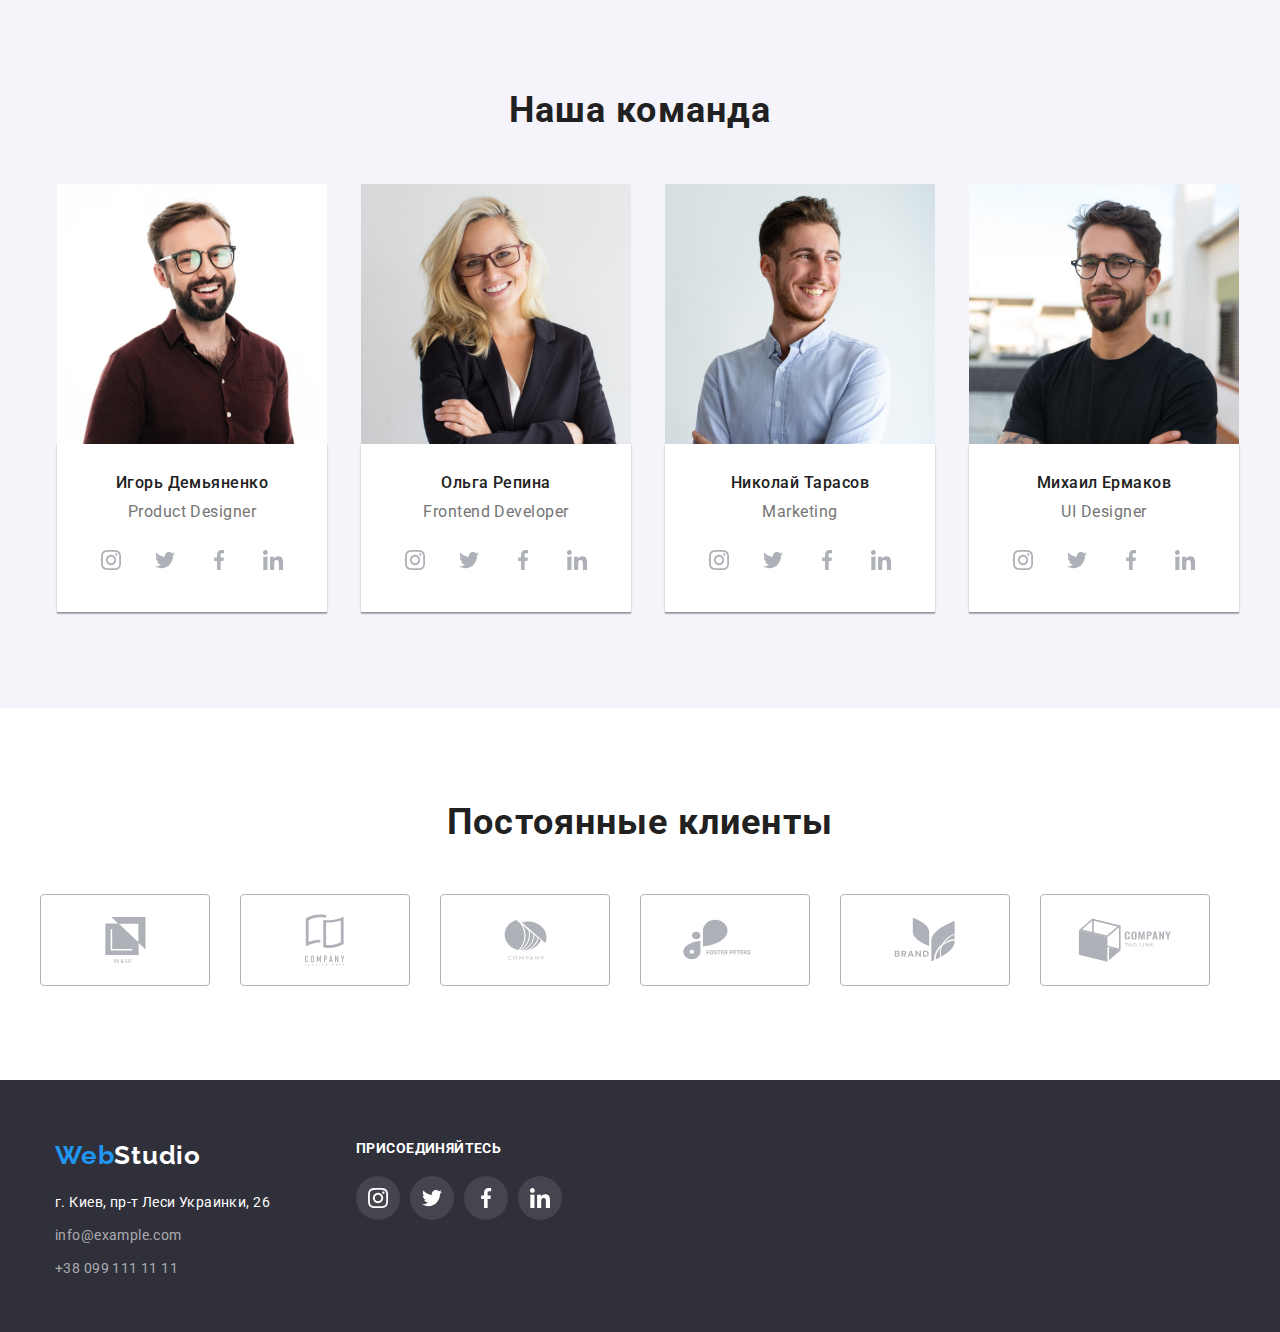
==== commit a10bdfd2: "Змінює стилізацію" ====
--- a/index.html
+++ b/index.html
@@ -245,7 +245,7 @@
             <h2 class="section-title">Постоянные клиенты</h2>
             <ul class="company">
             <li class="card"> 
-                <a class="client-icons" href="#">
+                <a href="#" class="client-icons">
                     <svg class="client-icon" width="41" height="46">
                         <use href="./images/icons.svg#icon-group"></use>
                     </svg>
--- a/css/styles.css
+++ b/css/styles.css
@@ -513,13 +513,16 @@
  }
 
  .card{
-    
+ 
     width: 170px;
     height: 92px;
     margin-right: 30px;
  }
 
   .client-icons{
+    display: flex;
+    justify-content: center;
+    align-items: center;
     border: 1px solid #afb1b8;
         border-radius: 4px;
         width: 170px;
@@ -527,6 +530,14 @@
         padding: 16px 32px;
 
         cursor: pointer;
+ }
+
+ .client-icons:hover {
+     border-color: #2196F3;
+ }
+
+ .client-icons:hover .client-icon {
+     fill: #2196F3;
  }
 
 
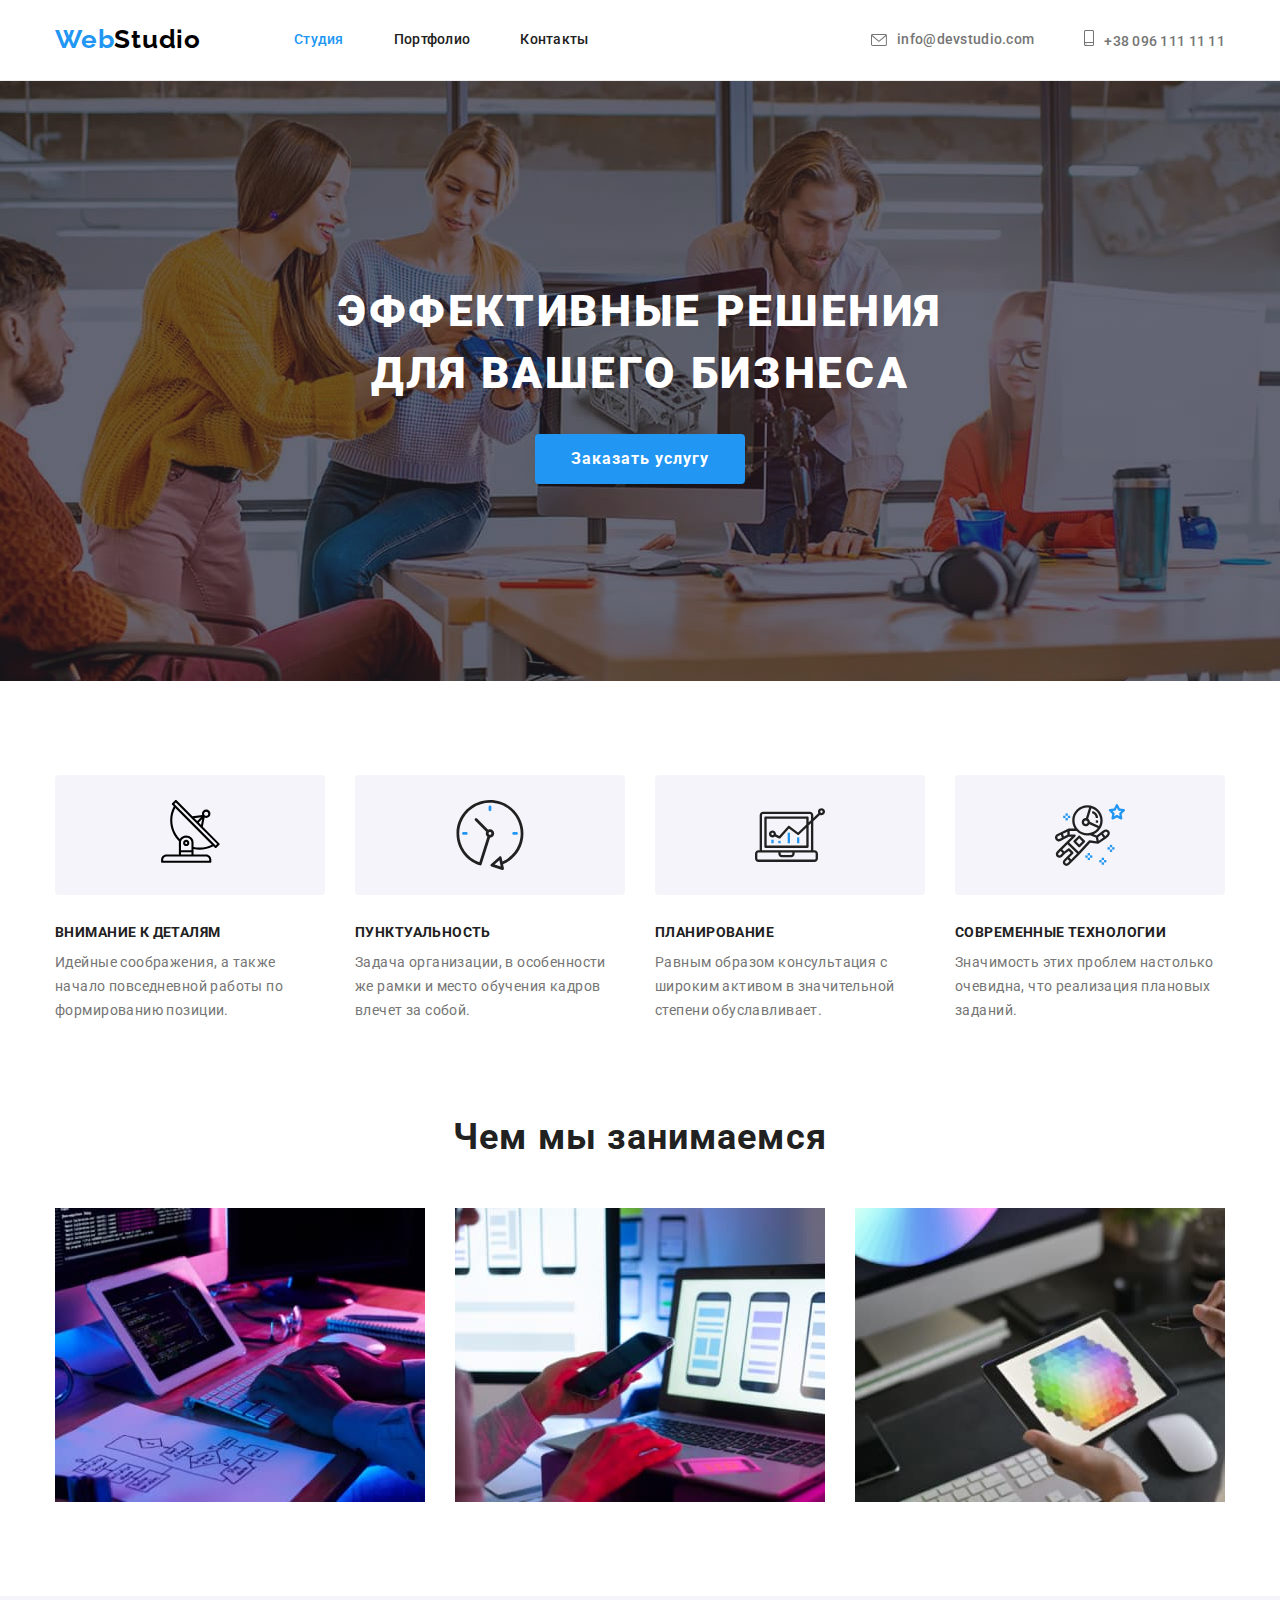
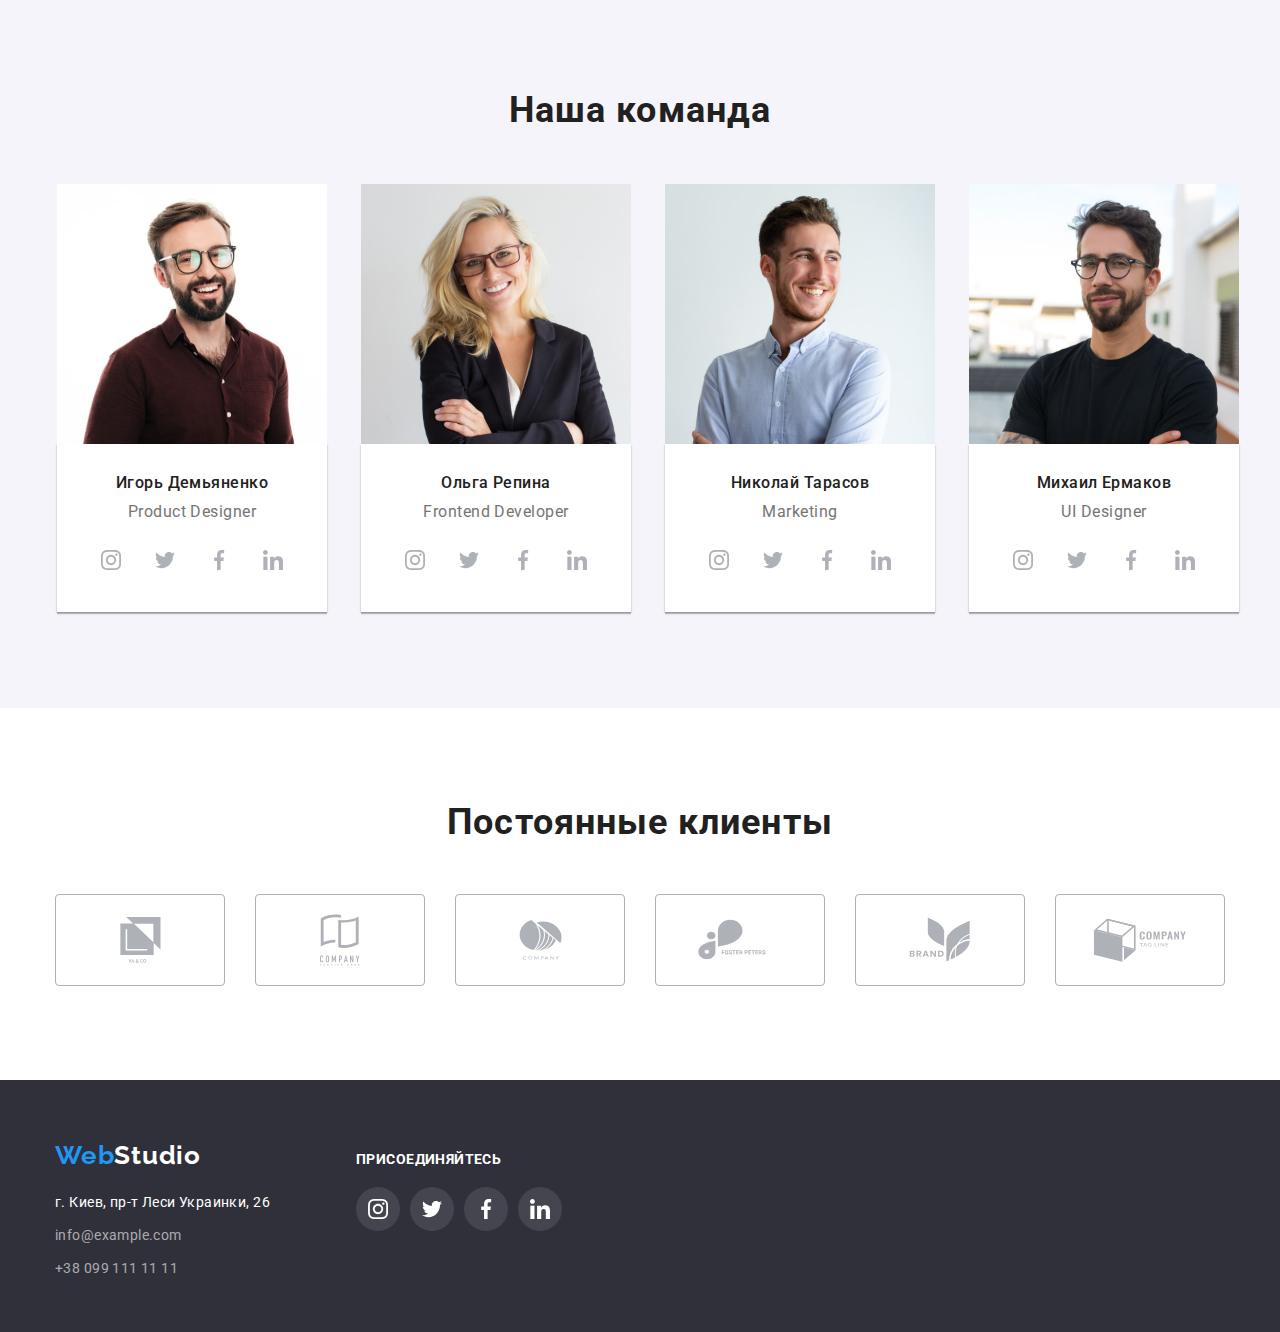
==== commit 3305c3d5: "Вносить доопрацювання у розмітку та стилізацію" ====
--- a/index.html
+++ b/index.html
@@ -242,41 +242,46 @@
     
         <!-- Постоянные клиенты -->
         <section class="section-client">
-            <h2 class="section-title">Постоянные клиенты</h2>
-            <ul class="company">
-            <li class="card"> 
-                <a href="#" class="client-icons">
-                    <svg class="client-icon" width="41" height="46">
-                        <use href="./images/icons.svg#icon-group"></use>
-                    </svg>
-                </a>
-            </li>
-                <li class="card"> <a class="client-icons" href="#">
-                    <svg class="client-icon" width="40" height="52">
-                        <use href="./images/icons.svg#icon-group-1"></use>
-                    </svg>
-                </a></li>
-                <li class="card"> <a class="client-icons" href="#">
-                    <svg class="client-icon" width="43" height="41">
-                        <use href="./images/icons.svg#icon-group-2"></use>
-                    </svg>
-                </a></li>
-                <li class="card"> <a class="client-icons" href="#">
-                    <svg class="client-icon" width="84" height="41">
-                        <use href="./images/icons.svg#icon-group-3"></use>
-                    </svg>
-                </a></li>
-                <li class="card"> <a class="client-icons" href="#">
-                    <svg class="client-icon" width="62" height="45">
-                        <use href="./images/icons.svg#icon-group-4"></use>
-                    </svg>
-                </a></li>
-                <li class="card"> <a class="client-icons" href="#">
-                    <svg class="client-icon" width="94" height="44">
-                        <use href="./images/icons.svg#icon-group-5"></use>
-                    </svg>
-                </a></li>
-            </ul>
+
+            <div class="container">
+                <h2 class="section-title">Постоянные клиенты</h2>
+                <ul class="company">
+                    <li class="card">
+                        <a href="#" class="client-icons">
+                            <svg class="client-icon" width="41" height="46">
+                                <use href="./images/icons.svg#icon-group"></use>
+                            </svg>
+                        </a>
+                    </li>
+                    <li class="card"> <a class="client-icons" href="#">
+                            <svg class="client-icon" width="40" height="52">
+                                <use href="./images/icons.svg#icon-group-1"></use>
+                            </svg>
+                        </a></li>
+                    <li class="card"> <a class="client-icons" href="#">
+                            <svg class="client-icon" width="43" height="41">
+                                <use href="./images/icons.svg#icon-group-2"></use>
+                            </svg>
+                        </a></li>
+                    <li class="card"> <a class="client-icons" href="#">
+                            <svg class="client-icon" width="84" height="41">
+                                <use href="./images/icons.svg#icon-group-3"></use>
+                            </svg>
+                        </a></li>
+                    <li class="card"> <a class="client-icons" href="#">
+                            <svg class="client-icon" width="62" height="45">
+                                <use href="./images/icons.svg#icon-group-4"></use>
+                            </svg>
+                        </a></li>
+                    <li class="card"> <a class="client-icons" href="#">
+                            <svg class="client-icon" width="94" height="44">
+                                <use href="./images/icons.svg#icon-group-5"></use>
+                            </svg>
+                        </a></li>
+                </ul>
+
+            </div>
+            
         </section>
      </main>
 
--- a/css/styles.css
+++ b/css/styles.css
@@ -321,7 +321,6 @@
 
  .feature-list li{
     margin-right: 30px;
-
     width: 270px;
     
  }
@@ -352,13 +351,16 @@
   }
 
   .icon-feature{
-    margin: 25px 100px;
     text-align: center;
     width: 70px;
     height: 70px;
   }
 
   .feature-box{
+    display: flex;
+    align-items: center;
+    justify-content: center;
+
     background-color: rgba(245, 244, 250, 1);
     border-radius: 4px;
     margin-bottom: 30px;
@@ -436,6 +438,10 @@
     fill: #FFFFFF;
  }
 
+ .link-area:focus .social-links {
+     fill: #FFFFFF;
+ }
+
  .link-area:hover,
  .link-area:focus{
     background-color: var(--accent-color);
@@ -513,10 +519,12 @@
  }
 
  .card{
- 
     width: 170px;
     height: 92px;
     margin-right: 30px;
+ }
+ .company li:last-child{
+    margin-right: 0%;
  }
 
   .client-icons{
@@ -541,6 +549,11 @@
  }
 
 
+ .client-icons:focus .client-icon {
+     fill: #2196F3;
+ }
+
+
  .client-icon {
      fill: #AFB1B8;
  }
@@ -628,11 +641,9 @@
 
 .footer-blok{
     display: flex;
-}
-
-/* .address-blok{
-    margin-right: 70px;
-} */
+    align-items: baseline;
+    
+}
 
 .logo-footer{
         font-family: 'Raleway';
